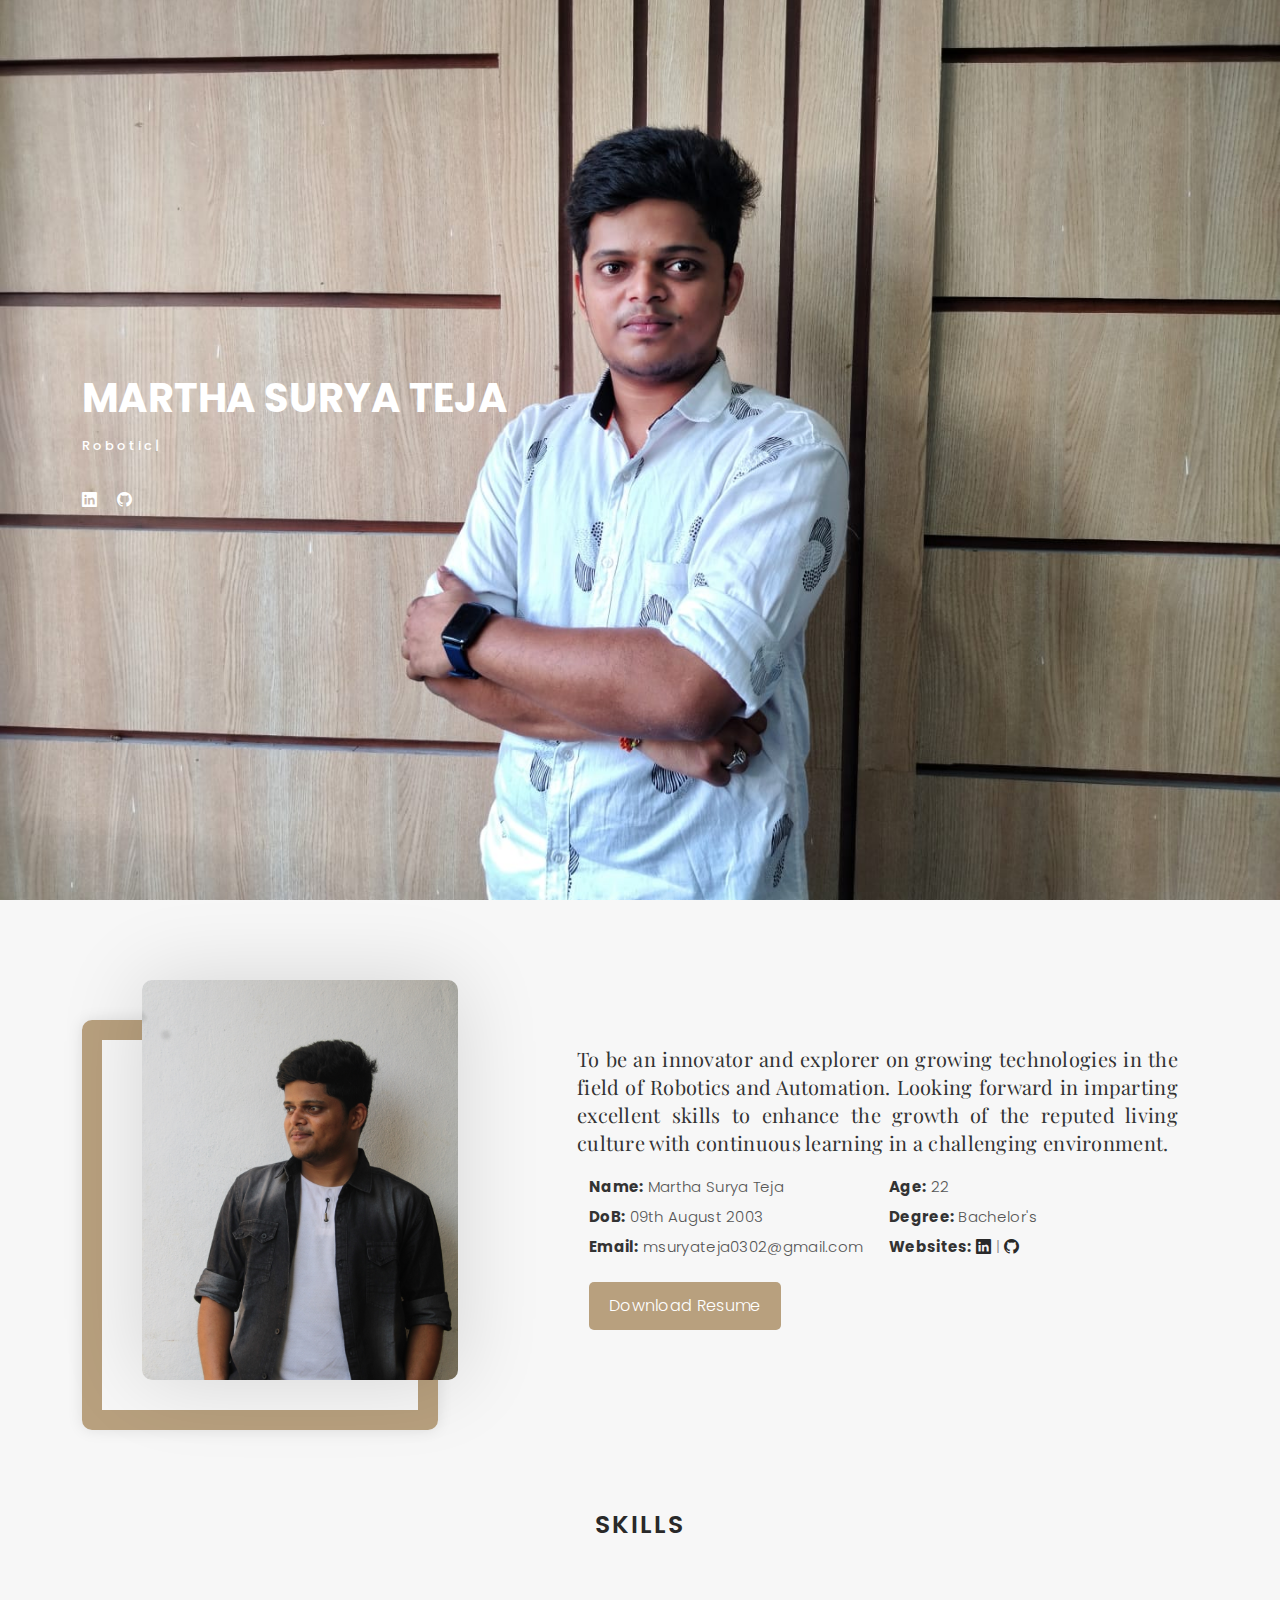
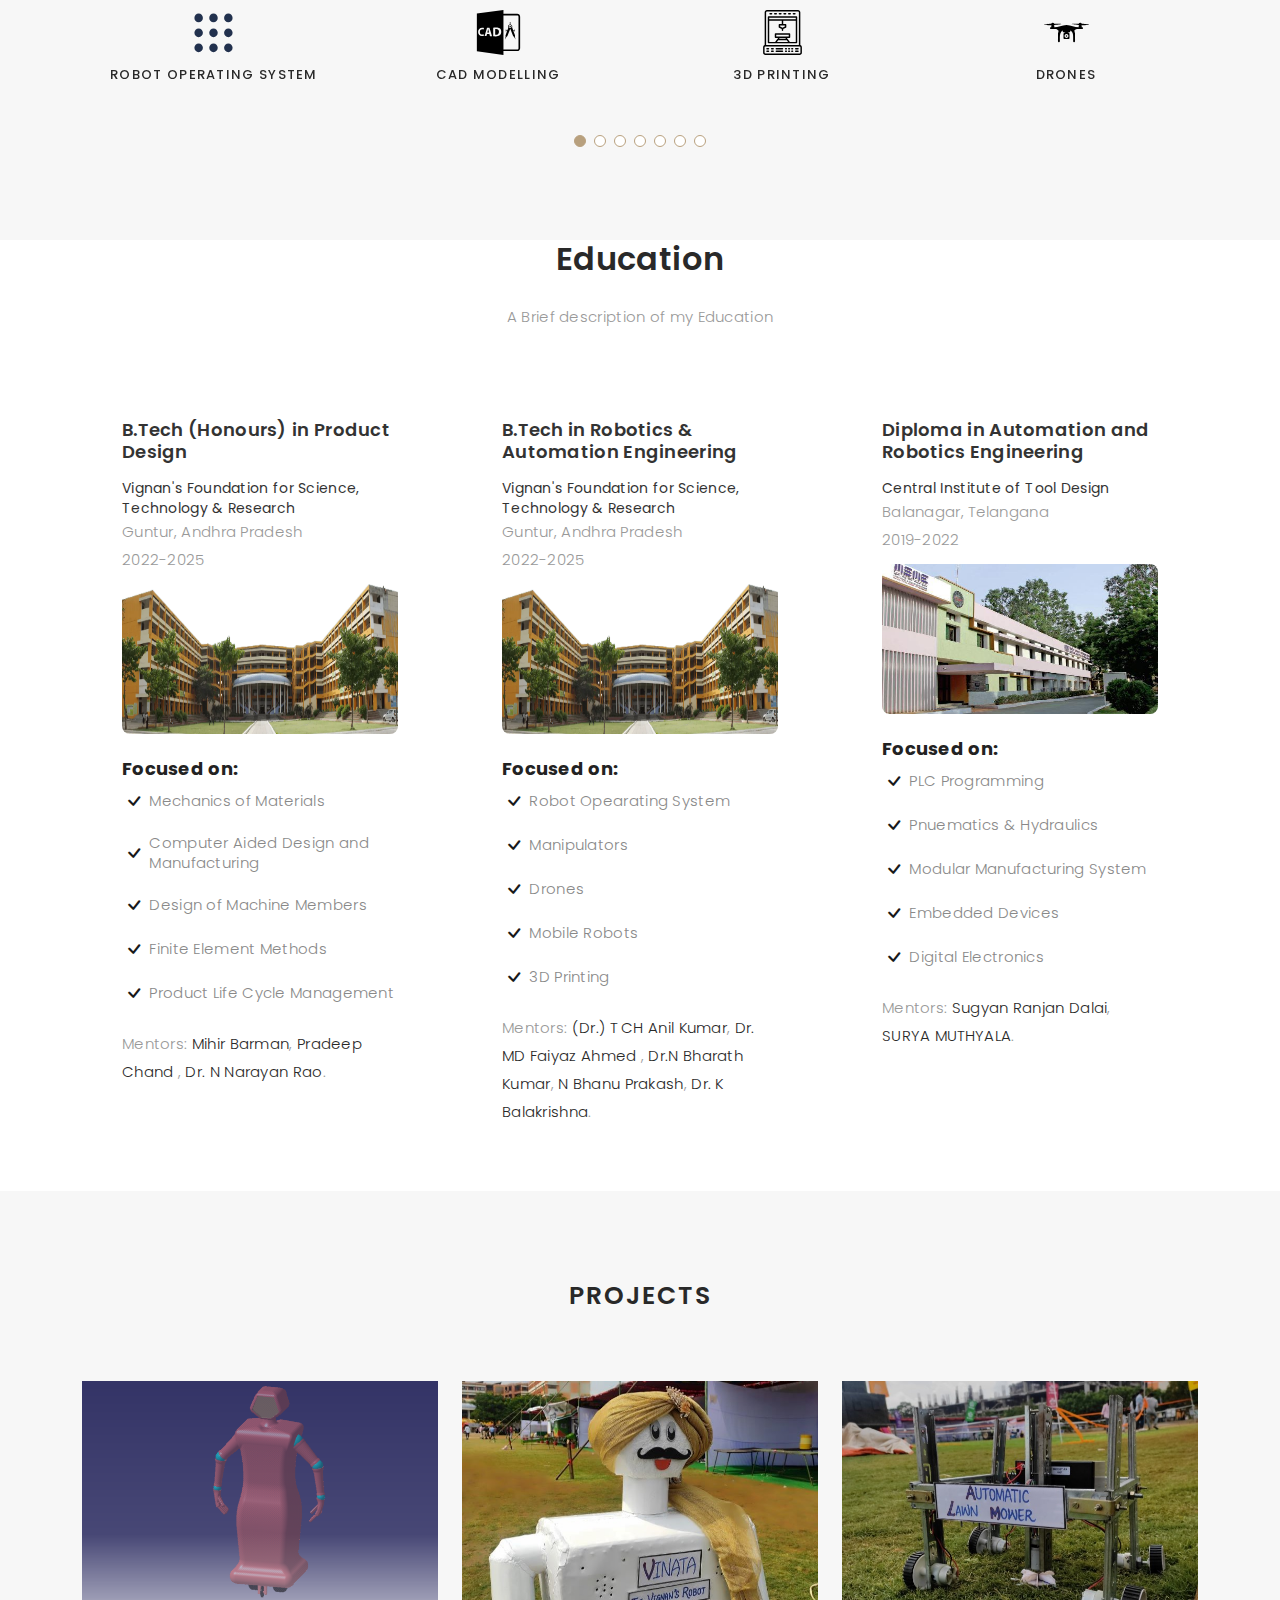
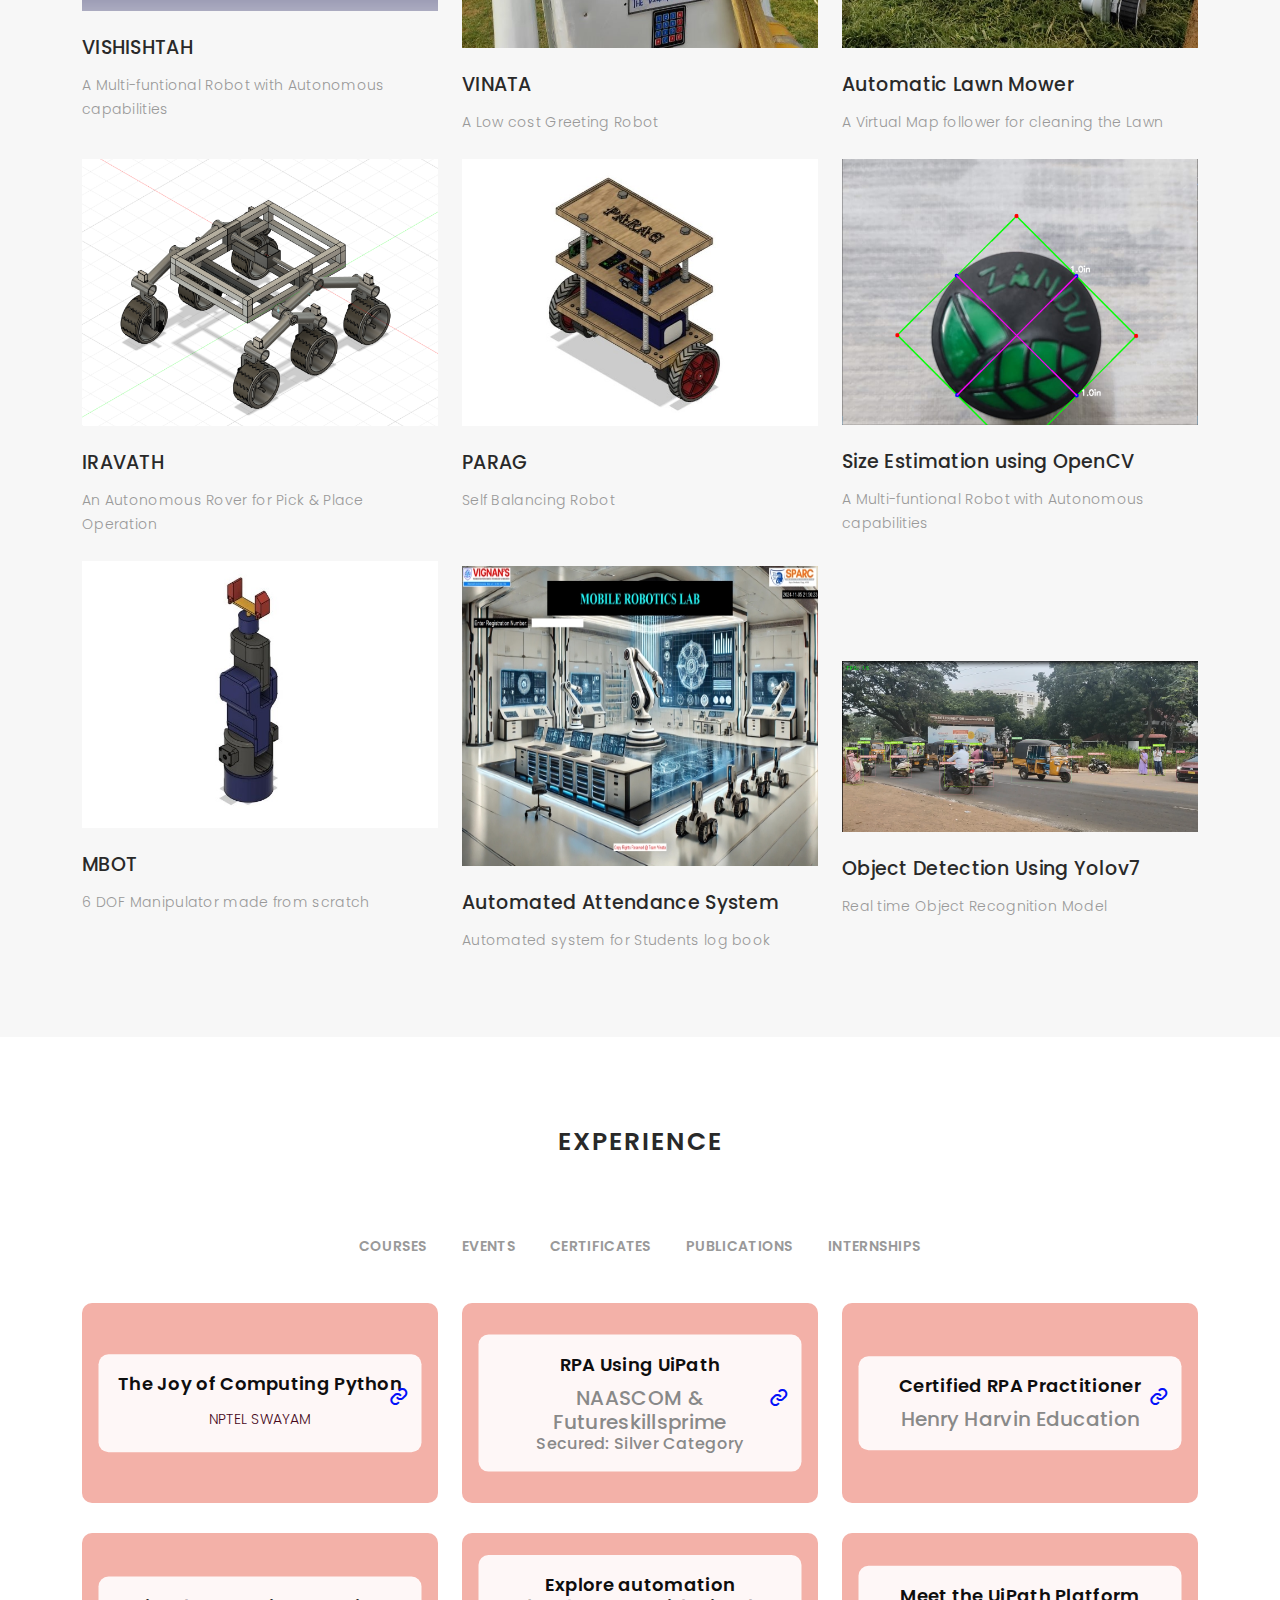
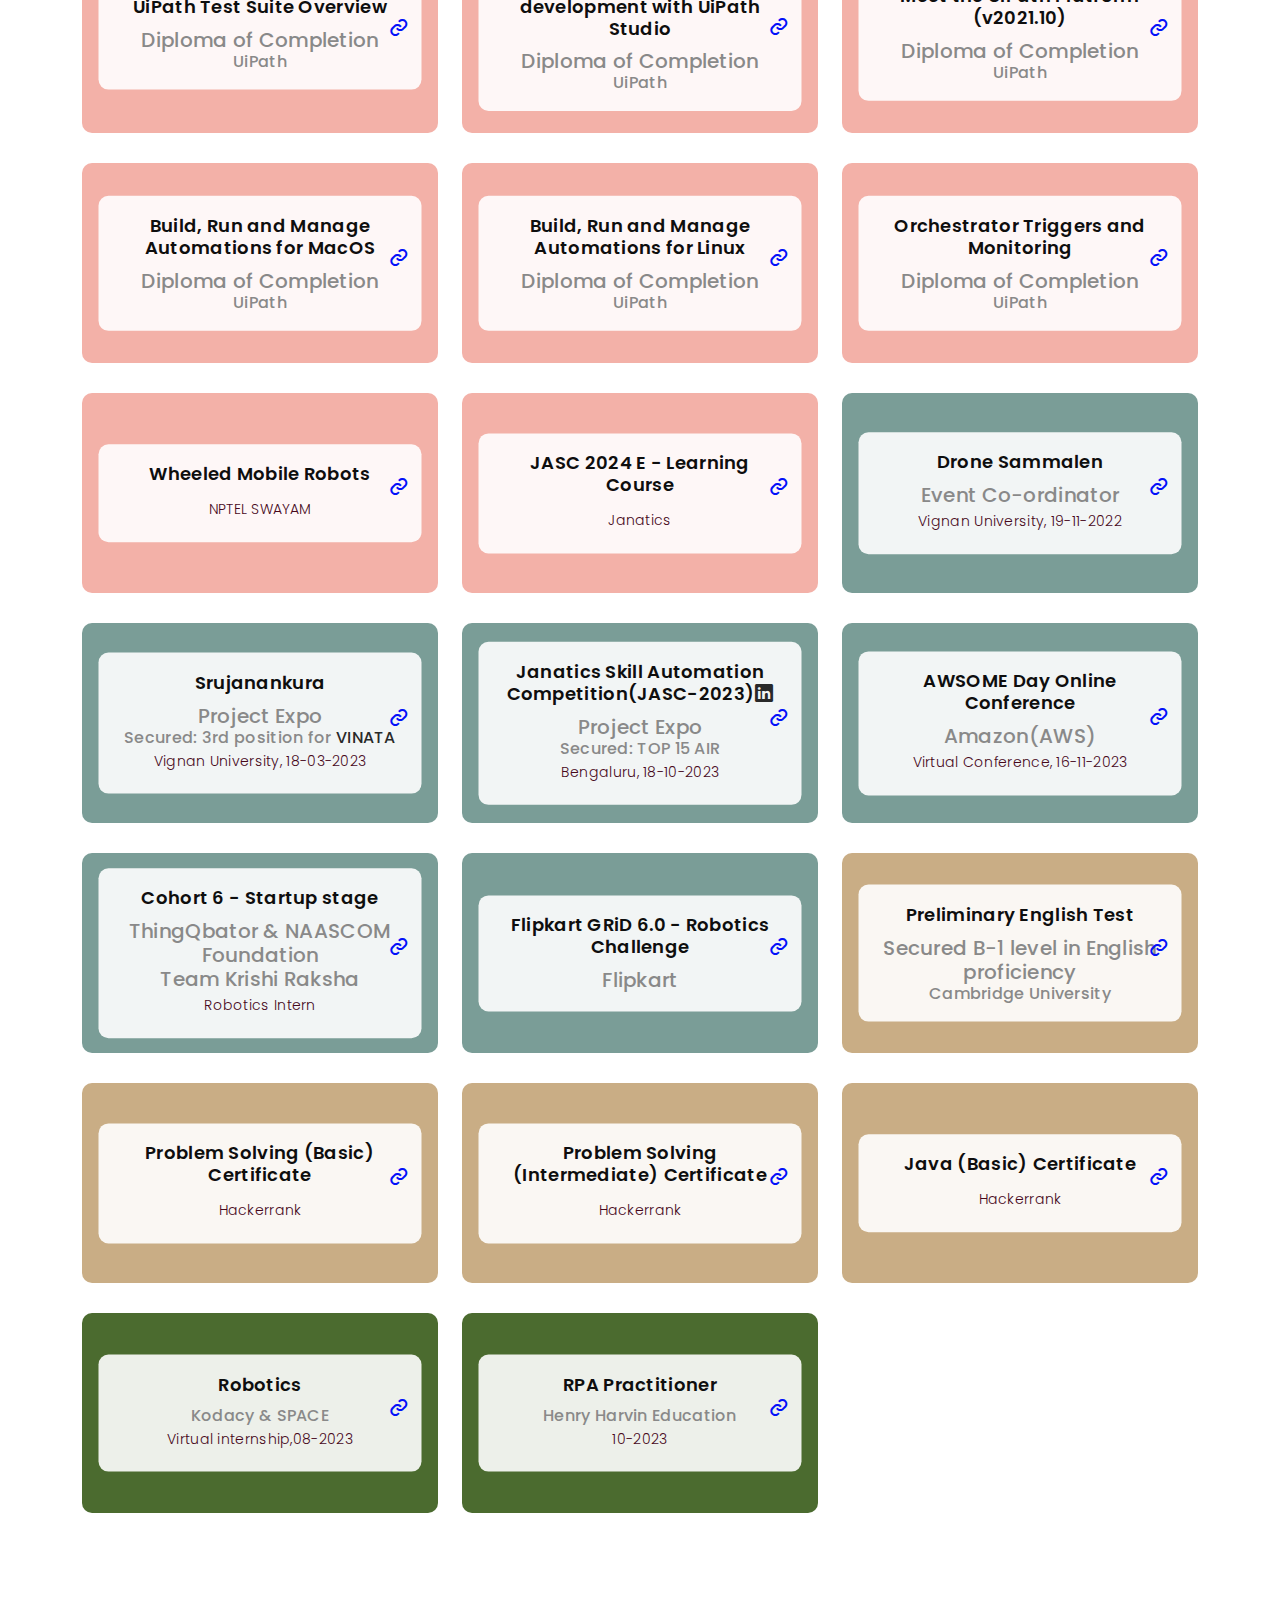
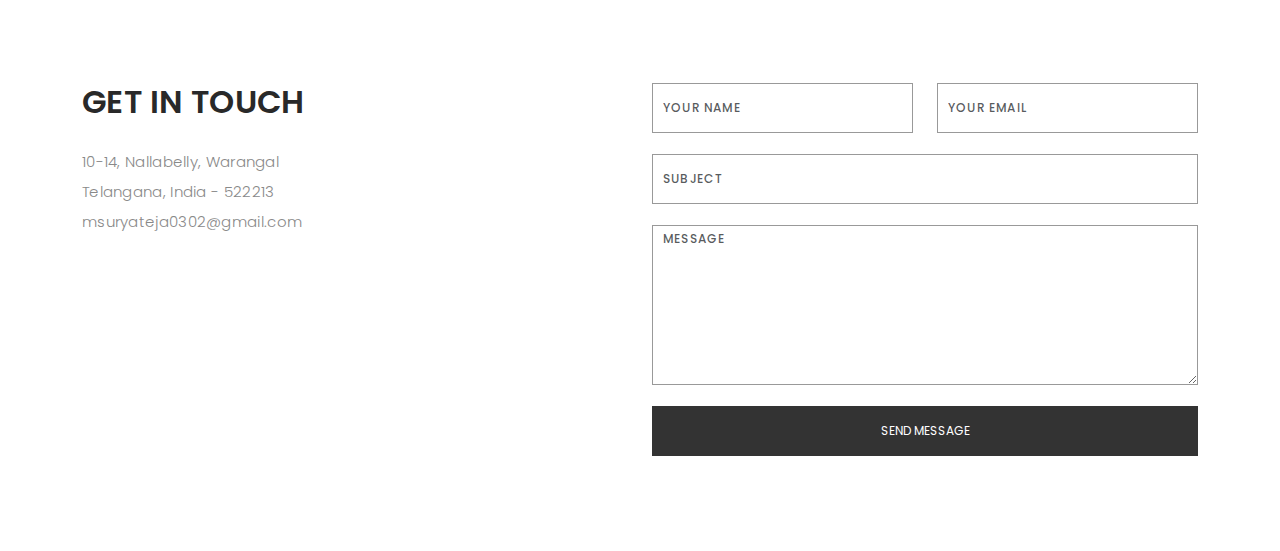
==== index.html @ cede5d31 "Initial step" ====
<!DOCTYPE html>
<html lang="en">

<head>
  <meta charset="utf-8">
  <meta content="width=device-width, initial-scale=1.0" name="viewport">

  <title>Martha Surya Teja Portfolio</title>
  <meta content="" name="description">
  <meta content="" name="keywords">

  <!-- Favicons -->
  <link href="assets/img/Surya.jpg" rel="icon" sizes="1024x1024">
  <link href="assets/img/apple-touch-icon.png" rel="apple-touch-icon">

  <!-- Google Fonts -->
  <link href="https://fonts.googleapis.com/css?family=Poppins:300,300i,400,400i,500,500i,600,600i,700,700i|Playfair+Display:400,400i,500,500i,600,600i,700,700i,900,900i" rel="stylesheet">

  <!-- Vendor CSS Files -->
  <link href="assets/vendor/bootstrap/css/bootstrap.min.css" rel="stylesheet">
  <link href="assets/vendor/bootstrap-icons/bootstrap-icons.css" rel="stylesheet">
  <link href="assets/vendor/boxicons/css/boxicons.min.css" rel="stylesheet">
  <link href="assets/vendor/glightbox/css/glightbox.min.css" rel="stylesheet">
  <link href="assets/vendor/swiper/swiper-bundle.min.css" rel="stylesheet">

  <!-- Template Main CSS File -->
  <link href="assets/css/style.css" rel="stylesheet">

  <!-- =======================================================
  * Template Name: Folio
  * Template URL: https://bootstrapmade.com/folio-bootstrap-portfolio-template/
  * Updated: Mar 17 2024 with Bootstrap v5.3.3
  * Author: BootstrapMade.com
  * License: https://bootstrapmade.com/license/
  ======================================================== -->
</head>

<body>

  <!-- ======= Header ======= -->
  <header id="header" class="fixed-top ">
    <div class="container d-flex align-items-center justify-content-between">

      <a href="index.html" class="logo">
        <span class="logo-text">Martha Surya Teja</span>
    </a>
    
      <!-- Uncomment below if you prefer to use an text logo -->
      <!-- <h1 class="logo"><a href="index.html">Folio</a></h1> -->

      <nav id="navbar" class="navbar">
        <ul>
          <li><a class="nav-link scrollto active" href="#hero">Home</a></li>
          <li><a class="nav-link scrollto" href="#about">About</a></li>
          <li><a class="nav-link scrollto" href="#services">Skills</a></li>
          <li><a class="nav-link scrollto" href="#pricing">Education</a></li>
          <li><a class="nav-link  scrollto" href="#journal">Projects</a></li>
          <li><a class="nav-link  scrollto" href="#portfolio">Experience</a></li>
          <li><a class="nav-link scrollto" href="#contact">Contact</a></li>
        </ul>
        <i class="bi bi-list mobile-nav-toggle"></i>
      </nav><!-- .navbar -->

    </div>
  </header><!-- End Header -->

  <!-- ======= Hero Section ======= -->
  <div id="hero" class="home">

    <div class="container">
      <div class="hero-content">
        <h1>MARTHA SURYA TEJA </h1>
        <p> <span class="typed" data-typed-items="Roboticist,3D CAD Designer, RPA Developer"></span></p>
        <ul class="list-unstyled list-social">
          <li><a href="https://www.linkedin.com/in/martha-surya-teja-762880291" target="_blank" rel="noopener noreferrer"><i class="bi bi-linkedin"></i></a></li>
          <li><a href="#"><i class="bi bi-github"></i></a></li>
        </ul>
      </div>
    </div>
  </div><!-- End Hero -->

  <main id="main">

    <!-- ======= About Section ======= -->
    <div id="about" class="paddsection">
      <div class="container">
        <div class="row justify-content-between">

          <div class="col-lg-4 ">
            <div class="div-img-bg">
              <div class="about-img">
                <img src="assets/img/me.jpg" class="img-responsive" alt="me">
              </div>
            </div>
          </div>

          <div class="col-lg-7">
            <div class="about-descr">
              <p class="p-heading">
                To be an innovator and explorer on growing technologies in the field of Robotics and Automation. Looking forward in imparting excellent skills to enhance the growth of the reputed living culture with continuous learning in a challenging environment.
              </p>
              
              <div class="container">
                <div class="left-column">
                  <ul>
                    <li><strong>Name:</strong> <span>Martha Surya Teja</span></li>
                    <li><strong>DoB:</strong> <span>09th August 2003</span></li>
                    <li><strong>Email:</strong> <span>msuryateja0302@gmail.com</span></li>
                  </ul>
                  <p><a href="assets/files/Surya Resume.pdf" download="Martha_Surya_Teja_Resume" class="download-btn">Download Resume</a></p>
                </div>
            
                <div class="right-column">
                  <ul>
                    <li><strong>Age:</strong> <span>22</span></li>
                    <li><strong>Degree:</strong> <span>Bachelor's</span></li>
                    <li><strong>Websites:</strong> 
                      <a href="https://www.linkedin.com/in/martha-surya-teja-762880291" target="_blank"><i class="bi bi-linkedin"></i></a> | 
                      <a href="https://github.com/yourusername" target="_blank"><i class="bi bi-github"></i></a>
                    </li>
                  </ul>
                  
                </div>
              </div>
            </div>
            

          </div>
        </div>
      </div>
    </div><!-- End About Section -->

    <!-- ======= Services Section ======= -->
    <div id="services">
      <div class="container">

        <div class="container">
          <div class="section-title text-center">
            <h2>Skills</h2>
          </div>
        </div>
        
        <div class="services-slider swiper" data-aos="fade-up" data-aos-delay="100">
          <div class="swiper-wrapper">

            <div class="swiper-slide">
              <div class="services-block">
                <img src="assets\img\icons\ROS-icon.svg" alt="ROS Icon" style="width: 45px; height: 45px;">
                <span>Robot Operating System</span>
              </div>
            </div><!-- End testimonial item -->

            <div class="swiper-slide">
              <div class="services-block">
                <img src="assets\img\icons\cad-modelling.svg" alt="ROS Icon" style="width: 45px; height: 45px;">
                <span>CAD MODELLING</span>
              </div>
            </div><!-- End testimonial item -->

            <div class="swiper-slide">
              <div class="services-block">
                <img src="assets\img\icons\3d-printer.svg" alt="ROS Icon" style="width: 45px; height: 45px;">
                <span>3D PRINTING</span>
              </div>
            </div><!-- End testimonial item -->

            <div class="swiper-slide">
              <div class="services-block">
                <img src="assets\img\icons\drone.svg" alt="ROS Icon" style="width: 45px; height: 45px;">
                <span>DRONES</span>
              </div>
            </div><!-- End testimonial item -->

            <div class="swiper-slide">
              <div class="services-block">
                <img src="assets\img\icons\industrial-robot.svg" alt="ROS Icon" style="width: 60px; height: 60px;">
                <span>Manipulation</span>
              </div>
            </div><!-- End testimonial item -->

          
            <div class="swiper-slide">
              <div class="services-block">
                <img src="assets\img\icons\Ansys.svg" alt="ROS Icon" style="width: 60px; height: 60px;">
                <span>Ansys Simulation</span>
              </div>
            </div><!-- End testimonial item -->

            <div class="swiper-slide">
              <div class="services-block">
                <img src="assets\img\icons\photography.svg" alt="ROS Icon" style="width: 60px; height: 60px;">
                <span>PHOTOGRAPHY</span>
              </div>
            </div><!-- End testimonial item -->

          </div>
          <div class="swiper-pagination"></div>
        </div>

      </div>

    </div><!-- End Services Section -->

    <!-- Pricing Section -->
    <section id="pricing" class="pricing section">

      <!-- Section Title -->
      <div class="col-12 text-center mb-5" data-aos="fade-up">
        <h2>Education</h2>
        <p>A Brief description of my Education</p>
      </div><!-- End Section Title -->

      <div class="container margin-top: 0">

        <div class="row gy-4">

          <div class="col-lg-4" data-aos="zoom-in" data-aos-delay="100">
            <div class="pricing-item">
              <h3 style="font-size: 18px;"> B.Tech (Honours) in Product Design </strong></h3>
              <a href="https://vignan.ac.in/" target="_blank" class="description">
                <strong style="color: #333;">Vignan's Foundation for Science, Technology & Research</strong>
              </a>
              <p style="margin: 0;">Guntur, Andhra Pradesh</p>
              <p style="margin: 0;">2022-2025</p>           

              <img src="assets/img/u-block.webp"class="img-fluid mb-4 rounded-3" style="max-width: 100%; height: 150px; margin-top:10px;">
              <h4>Focused on:</span></h4>
              <ul>
                <li><i class="bi bi-check"></i> <span>Mechanics of Materials</span></li>
                <li><i class="bi bi-check"></i> <span>Computer Aided Design and Manufacturing</span></li>
                <li><i class="bi bi-check"></i> <span>Design of Machine Members</span></li>
                <li><i class="bi bi-check"></i> <span>Finite Element Methods</span></li>
                <li><i class="bi bi-check"></i> <span>Product Life Cycle Management</span></li>

              </ul>
              <p>Mentors: 
                <a href="https://www.linkedin.com/in/mihir-barman-b307ab120" target="_blank">Mihir Barman</a>, 
                <a href="https://www.linkedin.com/in/dr-md-faiyaz-ahmed-542b82aa" target="_blank">Pradeep Chand </a>,
                <a href="https://www.linkedin.com/in/bharath-kumar-25194a37" target="_blank">Dr. N Narayan Rao</a>.
              </p>
              
            </div>
          </div><!-- End Pricing Item -->

          <div class="col-lg-4" data-aos="zoom-in" data-aos-delay="100">
            <div class="pricing-item">
              <h3 style="font-size: 18px;"> B.Tech in Robotics & Automation Engineering</strong></h3>
              <a href="https://vignan.ac.in/" target="_blank" class="description">
                <strong style="color: #333;">Vignan's Foundation for Science, Technology & Research</strong>
              </a>
              <p style="margin: 0;">Guntur, Andhra Pradesh</p>
              <p style="margin: 0;">2022-2025</p>           

              <img src="assets/img/u-block.webp"class="img-fluid mb-4 rounded-3" style="max-width: 100%; height: 150px; margin-top:10px;">
              <h4>Focused on:</span></h4>
              <ul>
                <li><i class="bi bi-check"></i> <span>Robot Opearating System</span></li>
                <li><i class="bi bi-check"></i> <span>Manipulators</span></li>
                <li><i class="bi bi-check"></i> <span>Drones</span></li>
                <li><i class="bi bi-check"></i> <span>Mobile Robots</span></li>
                <li><i class="bi bi-check"></i> <span>3D Printing</span></li>

              </ul>
              <p>Mentors: 
                <a href="https://www.linkedin.com/in/t-chiranjeevi-anil-kumar-411b851b" target="_blank">(Dr.) T CH Anil Kumar</a>, 
                <a href="https://www.linkedin.com/in/dr-md-faiyaz-ahmed-542b82aa" target="_blank">Dr. MD Faiyaz Ahmed </a>,
                <a href="https://www.linkedin.com/in/bharath-kumar-25194a37" target="_blank">Dr.N Bharath Kumar</a>, 
                <a href="https://www.linkedin.com/in/bhanu-prakash-ab54b5155" target="_blank">N Bhanu Prakash</a>, 
                <a href="https://www.linkedin.com/in/bkreddy99" target="_blank">Dr. K Balakrishna</a>.  
              </p>
              
            </div>
          </div><!-- End Pricing Item -->
        
          <div class="col-lg-4" data-aos="zoom-in" data-aos-delay="100">
            <div class="pricing-item">
              <h3 style="font-size: 18px;"> Diploma in Automation and Robotics Engineering </strong></h3>
              <a href="https://www.citdindia.org/" target="_blank" class="description">
                <strong style="color: #333;">Central Institute of Tool Design</strong>
              </a>
              <p style="margin: 0;">Balanagar, Telangana</p>
              <p style="margin: 0;">2019-2022</p>           

              <img src="assets/img/CITD.jpg"class="img-fluid mb-4 rounded-3" style="width: 300px; height: 150px; margin-top:10px;">
              <h4>Focused on:</span></h4>
              <ul>
                <li><i class="bi bi-check"></i> <span>PLC Programming</span></li>
                <li><i class="bi bi-check"></i> <span>Pnuematics & Hydraulics</span></li>
                <li><i class="bi bi-check"></i> <span>Modular Manufacturing System</span></li>
                <li><i class="bi bi-check"></i> <span>Embedded Devices</span></li>
                <li><i class="bi bi-check"></i> <span>Digital Electronics</span></li>
              </ul>
              <p>Mentors: 
                <a href="https://www.linkedin.com/in/sugyan-ranjan-dalai-57a691141" target="_blank">Sugyan Ranjan Dalai</a>, 
                <a href="https://www.linkedin.com/in/surya-muthyala-3923b0115" target="_blank">SURYA MUTHYALA</a>. 
              </p>

            </div>
          </div><!-- End Pricing Item -->

        </div>

      </div>

    </section><!-- /Pricing Section -->    



    <!-- ======= Projects Section ======= -->
    <div id="journal" class="text-left paddsection">

      <div class="container">
        <div class="section-title text-center">
          <h2>Projects</h2>
        </div>
      </div>

      <div class="container">
        <div class="journal-block">
          <div class="row">

            <div class="col-lg-4 col-md-6">
              <div class="journal-info">

                <a href="Vinata.html"><img src="assets/img/Vishishtah.png" class="img-responsive margin-top:45px" alt="img"></a>

                <div class="journal-txt">

                  <h4><a href="Vinata.html">VISHISHTAH</a></h4>
                  <p class="separator">A Multi-funtional Robot with Autonomous capabilities
                  </p>

                </div>

              </div>
            </div>
            
            <div class="col-lg-4 col-md-6">
              <div class="journal-info">

                <a href="Vinata.html"><img src="assets/img/VINATA.jpg" class="img-responsive" alt="img"></a>

                <div class="journal-txt">

                  <h4><a href="Vinata.html">VINATA</a></h4>
                  <p class="separator">A Low cost Greeting Robot
                  </p>

                </div>

              </div>
            </div>
            <div class="col-lg-4 col-md-6">
              <div class="journal-info">

                <a href="Vinata.html"><img src="assets/img/ALM.jpg" class="img-responsive" alt="img"></a>

                <div class="journal-txt">

                  <h4><a href="Vinata.html">Automatic Lawn Mower</a></h4>
                  <p class="separator">A Virtual Map follower for cleaning the Lawn
                  </p>

                </div>

              </div>
            </div>

            <div class="col-lg-4 col-md-6">
              <div class="journal-info">

                <a href="Vinata.html"><img src="assets/img/iravath.png" class="img-responsive" alt="img"></a>

                <div class="journal-txt">

                  <h4><a href="Vinata.html">IRAVATH</a></h4>
                  <p class="separator">An Autonomous Rover for Pick & Place Operation
                  </p>

                </div>

              </div>
            </div>

            <div class="col-lg-4 col-md-6">
              <div class="journal-info">

                <a href="Vinata.html"><img src="assets/img/PS.jpg" class="img-responsive" alt="img"></a>

                <div class="journal-txt">

                  <h4><a href="Vinata.html">PARAG</a></h4>
                  <p class="separator">Self Balancing Robot
                  </p>

                </div>

              </div>
            </div>

            <div class="col-lg-4 col-md-6">
              <div class="journal-info">

                <a href="Vinata.html"><img src="assets/img/SE.png" class="img-responsive" alt="img"></a>

                <div class="journal-txt">

                  <h4><a href="Vinata.html">Size Estimation using OpenCV</a></h4>
                  <p class="separator">A Multi-funtional Robot with Autonomous capabilities
                  </p>

                </div>

              </div>
            </div>


            <div class="col-lg-4 col-md-6">
              <div class="journal-info">

                <a href="blog-single.html"><img src="assets/img/MBOT.jpg" class="img-responsive" alt="img"></a>

                <div class="journal-txt">

                  <h4><a href="blog-single.html">MBOT</a></h4>
                  <p class="separator">6 DOF Manipulator made from scratch
                  </p>

                </div>

              </div>
            </div>

            <div class="col-lg-4 col-md-6">
              <div class="journal-info">

                <a href="blog-single.html"><img src="assets/img/AS.jpg" class="img-responsive" style="width: 6400px; height: 300px; margin-top: 5px;" alt="img"></a>

                <div class="journal-txt">

                  <h4><a href="blog-single.html">Automated Attendance System</a></h4>
                  <p class="separator">Automated system for Students log book 
                  </p>

                </div>

              </div>
            </div>

            <div class="col-lg-4 col-md-6">
              <div class="journal-info">

                <a href="Vinata.html"><img src="assets/img/OD.png" class="img-responsive" style="margin-top: 100px;" alt="img"></a>

                <div class="journal-txt">

                  <h4><a href="Vinata.html">Object Detection Using Yolov7</a></h4>
                  <p class="separator">Real time Object Recognition Model
                  </p>

                </div>

              </div>
            </div>


          </div>
        </div>
      </div>

    </div><!-- End Journal Section -->

  <!-- ======= Portfolio Section ======= -->
  <div id="portfolio" class="paddsection">

    <div class="container">
      <div class="section-title text-center">
        <h2>Experience</h2>
      </div>
    </div>

    <div class="container">
      <div class="row">
        <div class="col-lg-12 d-flex justify-content-center">
          <ul id="portfolio-flters">
            <li data-filter=".filter-Courses">Courses</li>
            <li data-filter=".filter-Events">Events</li>
            <li data-filter=".filter-Certificates">Certificates</li>
            <li data-filter=".filter-Publications">Publications</li>         
            <li data-filter=".filter-Internships">Internships</li>
          </ul>
        </div>
      </div>

      <div class="row portfolio-container">
      
        <!-- Courses -->

        <div class="col-lg-4 col-md-6 portfolio-item filter-Courses">
          <div class="portfolio-pad">
            <div class="portfolio-info">
              <h4>The Joy of Computing Python</h4>
              <p>NPTEL SWAYAM</p>
              <a href="assets/files/Courses/The Joy of Computing using Python.jpeg" class="details-link" title="More Details" target="_blank">
                <i class="bx bx-link"></i>
              </a>
            </div>
          </div>
        </div>

        <div class="col-lg-4 col-md-6 portfolio-item filter-Courses">
          <div class="portfolio-pad">
            <div class="portfolio-info">
              <h4> RPA Using UiPath</h4>
              <h5>NAASCOM & Futureskillsprime</h5>
              <h6>Secured: Silver Category</h6>
              <a href="assets/files/Courses/RPA Using UiPath Course Surya.pdf" class="details-link" title="More Details" target="_blank">
                <i class="bx bx-link"></i>
              </a>
            </div>
          </div>
        </div>

        <div class="col-lg-4 col-md-6 portfolio-item filter-Courses">
          <div class="portfolio-pad">
            <div class="portfolio-info">
              <h4> Certified RPA Practitioner</h4>
              <h5>Henry Harvin Education</h5>
              <a href="assets/files/Courses/RPA Practitioner Surya.jpg" class="details-link" title="More Details" target="_blank">
                <i class="bx bx-link"></i>
              </a>
            </div>
          </div>
        </div>

        <div class="col-lg-4 col-md-6 portfolio-item filter-Courses">
          <div class="portfolio-pad">
            <div class="portfolio-info">
              <h4>UiPath Test Suite Overview</h4>
              <h5>Diploma of Completion</h5>
              <h6>UiPath</h6>
              <a href="assets/files/Courses/UiPath 1 - UiPath Test Suite Overview.pdf" class="details-link" title="More Details" target="_blank">
                <i class="bx bx-link"></i>
              </a>
            </div>
          </div>
        </div>

        <div class="col-lg-4 col-md-6 portfolio-item filter-Courses">
          <div class="portfolio-pad">
            <div class="portfolio-info">
              <h4>Explore automation development with UiPath Studio</h4>
              <h5>Diploma of Completion</h5>
              <h6>UiPath</h6>
              <a href="assets/files/Courses/UiPath 2 - Explore automation development with UiPath Studio.pdf" class="details-link" title="More Details" target="_blank">
                <i class="bx bx-link"></i>
              </a>
            </div>
          </div>
        </div>

        <div class="col-lg-4 col-md-6 portfolio-item filter-Courses">
          <div class="portfolio-pad">
            <div class="portfolio-info">
              <h4>Meet the UiPath Platform (v2021.10)</h4>
              <h5>Diploma of Completion</h5>
              <h6>UiPath</h6>
              <a href="assets/files/Courses/UiPath 3 - Meet the UiPath Platform (v2021.10).pdf" class="details-link" title="More Details" target="_blank">
                <i class="bx bx-link"></i>
              </a>
            </div>
          </div>
        </div>

        <div class="col-lg-4 col-md-6 portfolio-item filter-Courses">
          <div class="portfolio-pad">
            <div class="portfolio-info">
              <h4>Build, Run and Manage Automations for MacOS</h4>
              <h5>Diploma of Completion</h5>
              <h6>UiPath</h6>
              <a href="assets/files/Courses/UiPath 4 - Build, Run and Manage Automations for MacOS.pdf" class="details-link" title="More Details" target="_blank">
                <i class="bx bx-link"></i>
              </a>
            </div>
          </div>
        </div>

        <div class="col-lg-4 col-md-6 portfolio-item filter-Courses">
          <div class="portfolio-pad">
            <div class="portfolio-info">
              <h4>Build, Run and Manage Automations for Linux</h4>
              <h5>Diploma of Completion</h5>
              <h6>UiPath</h6>
              <a href="assets/files/Courses/UiPath 5 - Build, Run and Manage Automations for Linux.pdf" class="details-link" title="More Details" target="_blank">
                <i class="bx bx-link"></i>
              </a>
            </div>
          </div>
        </div>

        <div class="col-lg-4 col-md-6 portfolio-item filter-Courses">
          <div class="portfolio-pad">
            <div class="portfolio-info">
              <h4>Orchestrator Triggers and Monitoring</h4>
              <h5>Diploma of Completion</h5>
              <h6>UiPath</h6>
              <a href="assets/files/Courses/UiPath 6 - Orchestrator Triggers and Monitoring.pdf" class="details-link" title="More Details" target="_blank">
                <i class="bx bx-link"></i>
              </a>
            </div>
          </div>
        </div>

        <div class="col-lg-4 col-md-6 portfolio-item filter-Courses">
          <div class="portfolio-pad">
            <div class="portfolio-info">
              <h4>Wheeled Mobile Robots</h4>
              <p>NPTEL SWAYAM</p>
              <a href="assets/files/Courses/Wheeled Mobile Robots NPTEL.pdf" class="details-link" title="More Details" target="_blank">
                <i class="bx bx-link"></i>
              </a>
            </div>
          </div>
        </div>

        <div class="col-lg-4 col-md-6 portfolio-item filter-Courses">
          <div class="portfolio-pad">
            <div class="portfolio-info">
              <h4>JASC 2024 E - Learning Course</h4>
              <p>Janatics</p>
              <a href="assets/files/Courses/Janatics Elearning Course 2024.pdf" class="details-link" title="More Details" target="_blank">
                <i class="bx bx-link"></i>
              </a>
            </div>
          </div>
        </div>

        <!-- Events -->
        <div class="col-lg-4 col-md-6 portfolio-item filter-Events">
          <div class="portfolio-pad">
            <div class="portfolio-info">
              <h4>Drone Sammalen</h4>
              <h5>Event Co-ordinator</h5>
              <p>Vignan University, 19-11-2022</p>
              <a href="https://www.hackerrank.com/certificates/3a0390ec6d67" class="details-link" title="More Details" target="_blank">
                <i class="bx bx-link"></i>
              </a>
            </div>
          </div>
        </div>

        <div class="col-lg-4 col-md-6 portfolio-item filter-Events">
          <div class="portfolio-pad">
            <div class="portfolio-info">
              <h4>Srujanankura</h4>
              <h5>Project Expo</h5>
              <h6>Secured: 3rd position for <a href="vinata.html" target="_blank" rel="noopener noreferrer">VINATA</a></h6>
              <p>Vignan University, 18-03-2023</p>
              <a href="https://www.hackerrank.com/certificates/3a0390ec6d67" class="details-link" title="More Details" target="_blank">
                <i class="bx bx-link"></i>
              </a>
            </div>
          </div>
        </div>


        <div class="col-lg-4 col-md-6 portfolio-item filter-Events">
          <div class="portfolio-pad">
            <div class="portfolio-info">
              <h4>Janatics Skill Automation Competition(JASC-2023)<a href="https://www.linkedin.com/posts/janatics-didactic_competition-upskilling-skilldevelopment-activity-7159062404172025856-gOeS?utm_source=share&utm_medium=member_desktop" target="_blank" rel="noopener noreferrer"><i class="bi bi-linkedin"></i></a></h4>
              <h5>Project Expo</h5>
              <h6>Secured: TOP 15 AIR </h6>
              <p>Bengaluru, 18-10-2023</p>
              <a href="assets/files/Events/Janatics Surya.pdf" class="details-link" title="More Details" target="_blank">
                <i class="bx bx-link"></i>
              </a>
            </div>
          </div>
        </div>

        <div class="col-lg-4 col-md-6 portfolio-item filter-Events">
          <div class="portfolio-pad">
            <div class="portfolio-info">
              <h4>AWSOME Day Online Conference</h4>
              <h5>Amazon(AWS)</h5>
              <p>Virtual Conference, 16-11-2023</p>
              <a href="assets/files/Events/AWSome Day Online Conference Surya.png" class="details-link" title="More Details" target="_blank">
                <i class="bx bx-link"></i>
              </a>
            </div>
          </div>
        </div>

        <div class="col-lg-4 col-md-6 portfolio-item filter-Events">
          <div class="portfolio-pad">
            <div class="portfolio-info">
              <h4>Cohort 6 - Startup stage</h4>
              <h5>ThingQbator & NAASCOM Foundation</h5>
              <h5>Team Krishi Raksha</h5>
              <p>Robotics Intern</p>
              <a href="assets/files/Events/CISCO Surya.pdf" class="details-link" title="More Details" target="_blank">
                <i class="bx bx-link"></i>
              </a>
            </div>
          </div>
        </div>
        <div class="col-lg-4 col-md-6 portfolio-item filter-Events">
          <div class="portfolio-pad">
            <div class="portfolio-info">
              <h4>Flipkart GRiD 6.0 - Robotics Challenge</h4>
              <h5>Flipkart</h5>
              <a href="assets/files/Events/Flipkart Challenge.pdf" class="details-link" title="More Details" target="_blank">
                <i class="bx bx-link"></i>
              </a>
            </div>
          </div>
        </div>



        <!-- Certificates -->
        <div class="col-lg-4 col-md-6 portfolio-item filter-Certificates">
          <div class="portfolio-pad">
            <div class="portfolio-info">
              <h4>Preliminary English Test</h4>
              <h5>Secured B-1 level in English proficiency</h5>
              <h6>Cambridge University</h6>
              <a href="assets/files/Certificates/PET Certificate Surya.jpg" class="details-link" title="More Details" target="_blank">
                <i class="bx bx-link"></i>
              </a>
            </div>
          </div>
        </div>

        <div class="col-lg-4 col-md-6 portfolio-item filter-Certificates">
          <div class="portfolio-pad">
            <div class="portfolio-info">
              <h4>Problem Solving (Basic) Certificate</h4>
              <p>Hackerrank</p>
              <a href="https://www.hackerrank.com/certificates/3a0390ec6d67" class="details-link" title="More Details" target="_blank">
                <i class="bx bx-link"></i>
              </a>
            </div>
          </div>
        </div>

        <div class="col-lg-4 col-md-6 portfolio-item filter-Certificates">
          <div class="portfolio-pad">
            <div class="portfolio-info">
              <h4>Problem Solving (Intermediate) Certificate</h4>
              <p>Hackerrank</p>
              <a href="https://www.hackerrank.com/certificates/0d82331fc936" class="details-link" title="More Details" target="_blank">
                <i class="bx bx-link"></i>
              </a>
            </div>
          </div>
        </div>

        <div class="col-lg-4 col-md-6 portfolio-item filter-Certificates">
          <div class="portfolio-pad">
            <div class="portfolio-info">
              <h4>Java (Basic) Certificate</h4>
              <p>Hackerrank</p>
              <a href="https://www.hackerrank.com/certificates/62e0f9df1e20" class="details-link" title="More Details" target="_blank">
                <i class="bx bx-link"></i>
              </a>
            </div>
          </div>
        </div>
        
        <!-- Publications -->

        <!--<div class="col-lg-4 col-md-6 portfolio-item filter-Publications">
          <div class="portfolio-pad">
            <div class="portfolio-info">
              <h4>The Impact of Robots in Agriculture for Enhanced Precision in Farming</h4>
              <h6>International Journal of Recent Engineering Science (IJRES)</h6>
              <p>In-review</p>
            </div>
          </div>
        </div>-->

        <!-- Internships -->

        <div class="col-lg-4 col-md-6 portfolio-item filter-Internships">
          <div class="portfolio-pad">
            <div class="portfolio-info">
              <h4>Robotics</h4>
              <h6>Kodacy & SPACE</h6>
              <p>Virtual internship,08-2023</p>
              <a href="assets/files/Internships/Kodacy_Surya.pdf" class="details-link" title="More Details" target="_blank">
                <i class="bx bx-link"></i>
              </a>
            </div>
          </div>
        </div>

        <div class="col-lg-4 col-md-6 portfolio-item filter-Internships">
          <div class="portfolio-pad">
            <div class="portfolio-info">
              <h4>RPA Practitioner</h4>
              <h6>Henry Harvin Education</h6>
              <p>10-2023</p>
              <a href="assets/files/Internships/RPA_Internship Surya.pdf" class="details-link" title="More Details" target="_blank">
                <i class="bx bx-link"></i>
              </a>
            </div>
          </div>
        </div>





      </div> <!-- End of row -->
    </div> <!-- End of container -->

  </div> <!-- End of #portfolio -->


    <!-- ======= Contact Section ======= -->
    <div id="contact" class="paddsection">
      <div class="container">
        <div class="contact-block1">
          <div class="row">

            <div class="col-lg-6">
              <div class="contact-contact">

                <h2 class="mb-30">GET IN TOUCH</h2>

                <ul class="contact-details">
                  <li><span>10-14, Nallabelly, Warangal</span></li>
                  <li><span>Telangana, India - 522213 </span></li>
                  <li><span>msuryateja0302@gmail.com</span></li>
                </ul>

              </div>
            </div>

            <div class="col-lg-6">
              <form action="forms/contact.php" method="post" role="form" class="php-email-form">
                <div class="row gy-3">

                  <div class="col-lg-6">
                    <div class="form-group contact-block1">
                      <input type="text" name="name" class="form-control" id="name" placeholder="Your Name" required>
                    </div>
                  </div>

                  <div class="col-lg-6">
                    <div class="form-group">
                      <input type="email" class="form-control" name="email" id="email" placeholder="Your Email" required>
                    </div>
                  </div>

                  <div class="col-lg-12">
                    <div class="form-group">
                      <input type="text" class="form-control" name="subject" id="subject" placeholder="Subject" required>
                    </div>
                  </div>

                  <div class="col-lg-12">
                    <div class="form-group">
                      <textarea class="form-control" name="message" placeholder="Message" required></textarea>
                    </div>
                  </div>

                  <div class="col-lg-12">
                    <div class="loading">Loading</div>
                    <div class="error-message"></div>
                    <div class="sent-message">Your message has been sent. Thank you!</div>
                  </div>

                  <div class="mt-0">
                    <input type="submit" class="btn btn-defeault btn-send" value="Send message">
                  </div>

                </div>
              </form>
            </div>
          </div>
        </div>
      </div>
    </div><!-- End Contact Section -->

  </main><!-- End #main -->

  <!-- ======= Footer ======= -->
  <!--<div id="footer" class="text-center">
    <div class="container">
      <div class="socials-media text-center">

        <ul class="list-unstyled">
          <li><a href="#"><i class="bi bi-facebook"></i></a></li>
          <li><a href="#"><i class="bi bi-twitter"></i></a></li>
          <li><a href="#"><i class="bi bi-instagram"></i></a></li>
          <li><a href="#"><i class="bi bi-linkedin"></i></a></li>
        </ul>

      </div>

      <p>&copy; Copyrights Folio. All rights reserved.</p>

      <div class="credits">
      
        Designed by <a href="https://bootstrapmade.com/">BootstrapMade</a>
      </div>

    </div>
  </div> --><!-- End Footer -->

  <a href="#" class="back-to-top d-flex align-items-center justify-content-center"><i class="bi bi-arrow-up-short"></i></a>

  <!-- Vendor JS Files -->
  <script src="assets/vendor/bootstrap/js/bootstrap.bundle.min.js"></script>
  <script src="assets/vendor/glightbox/js/glightbox.min.js"></script>
  <script src="assets/vendor/isotope-layout/isotope.pkgd.min.js"></script>
  <script src="assets/vendor/swiper/swiper-bundle.min.js"></script>
  <script src="assets/vendor/typed.js/typed.umd.js"></script>
  <script src="assets/vendor/php-email-form/validate.js"></script>

  <!-- Template Main JS File -->
  <script src="assets/js/main.js"></script>

</body>

</html>
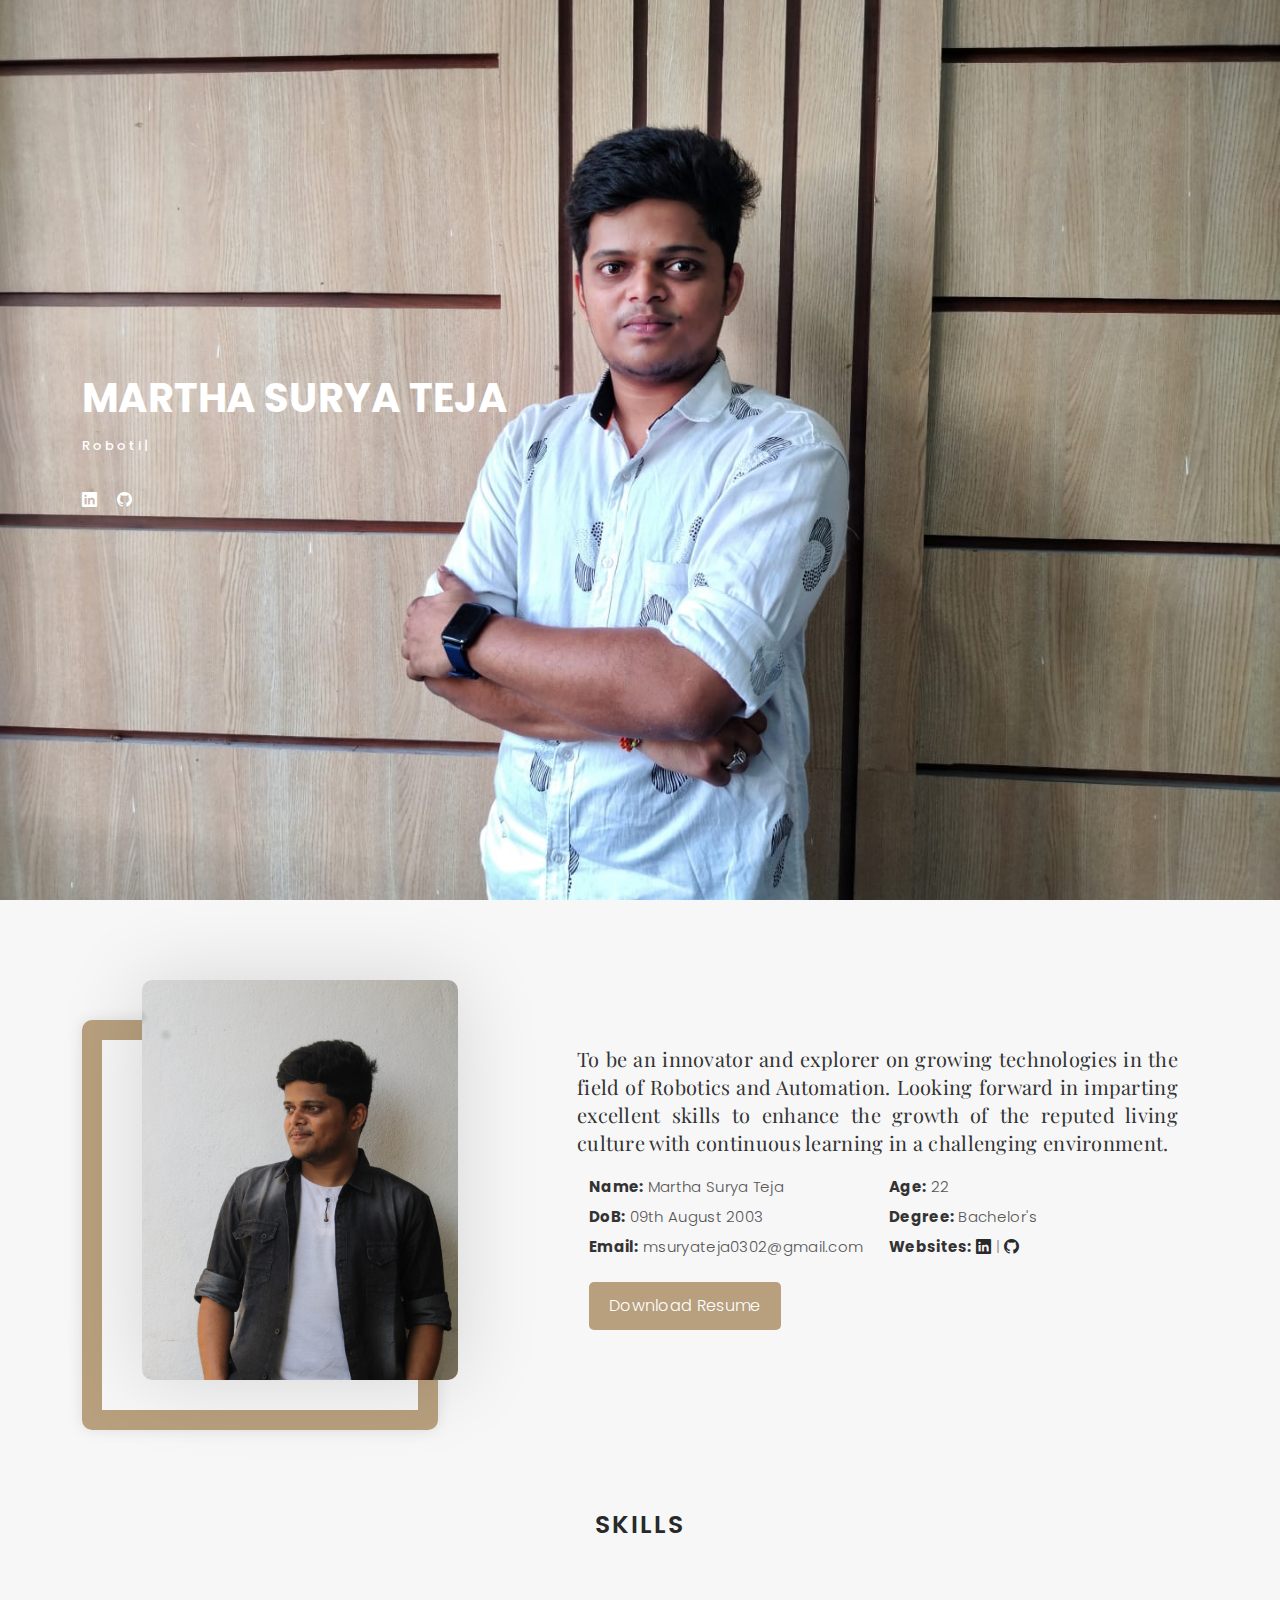
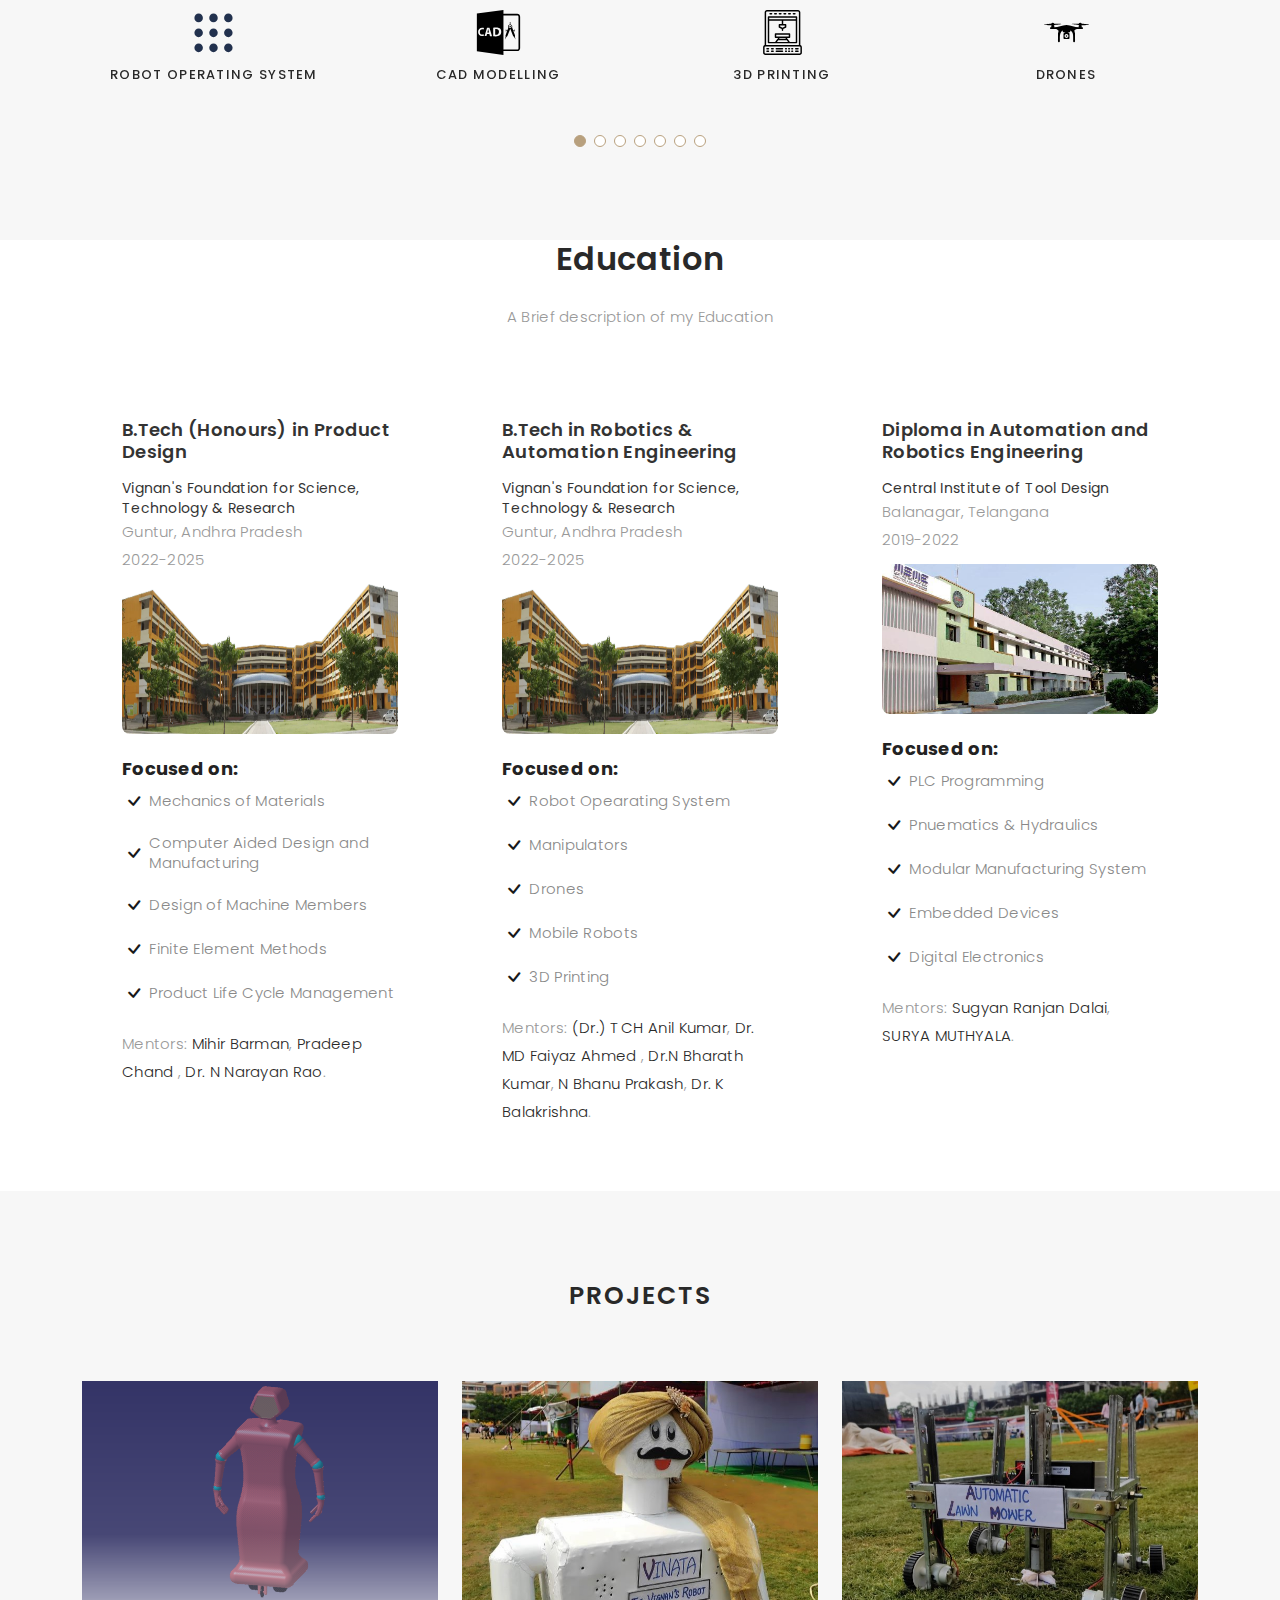
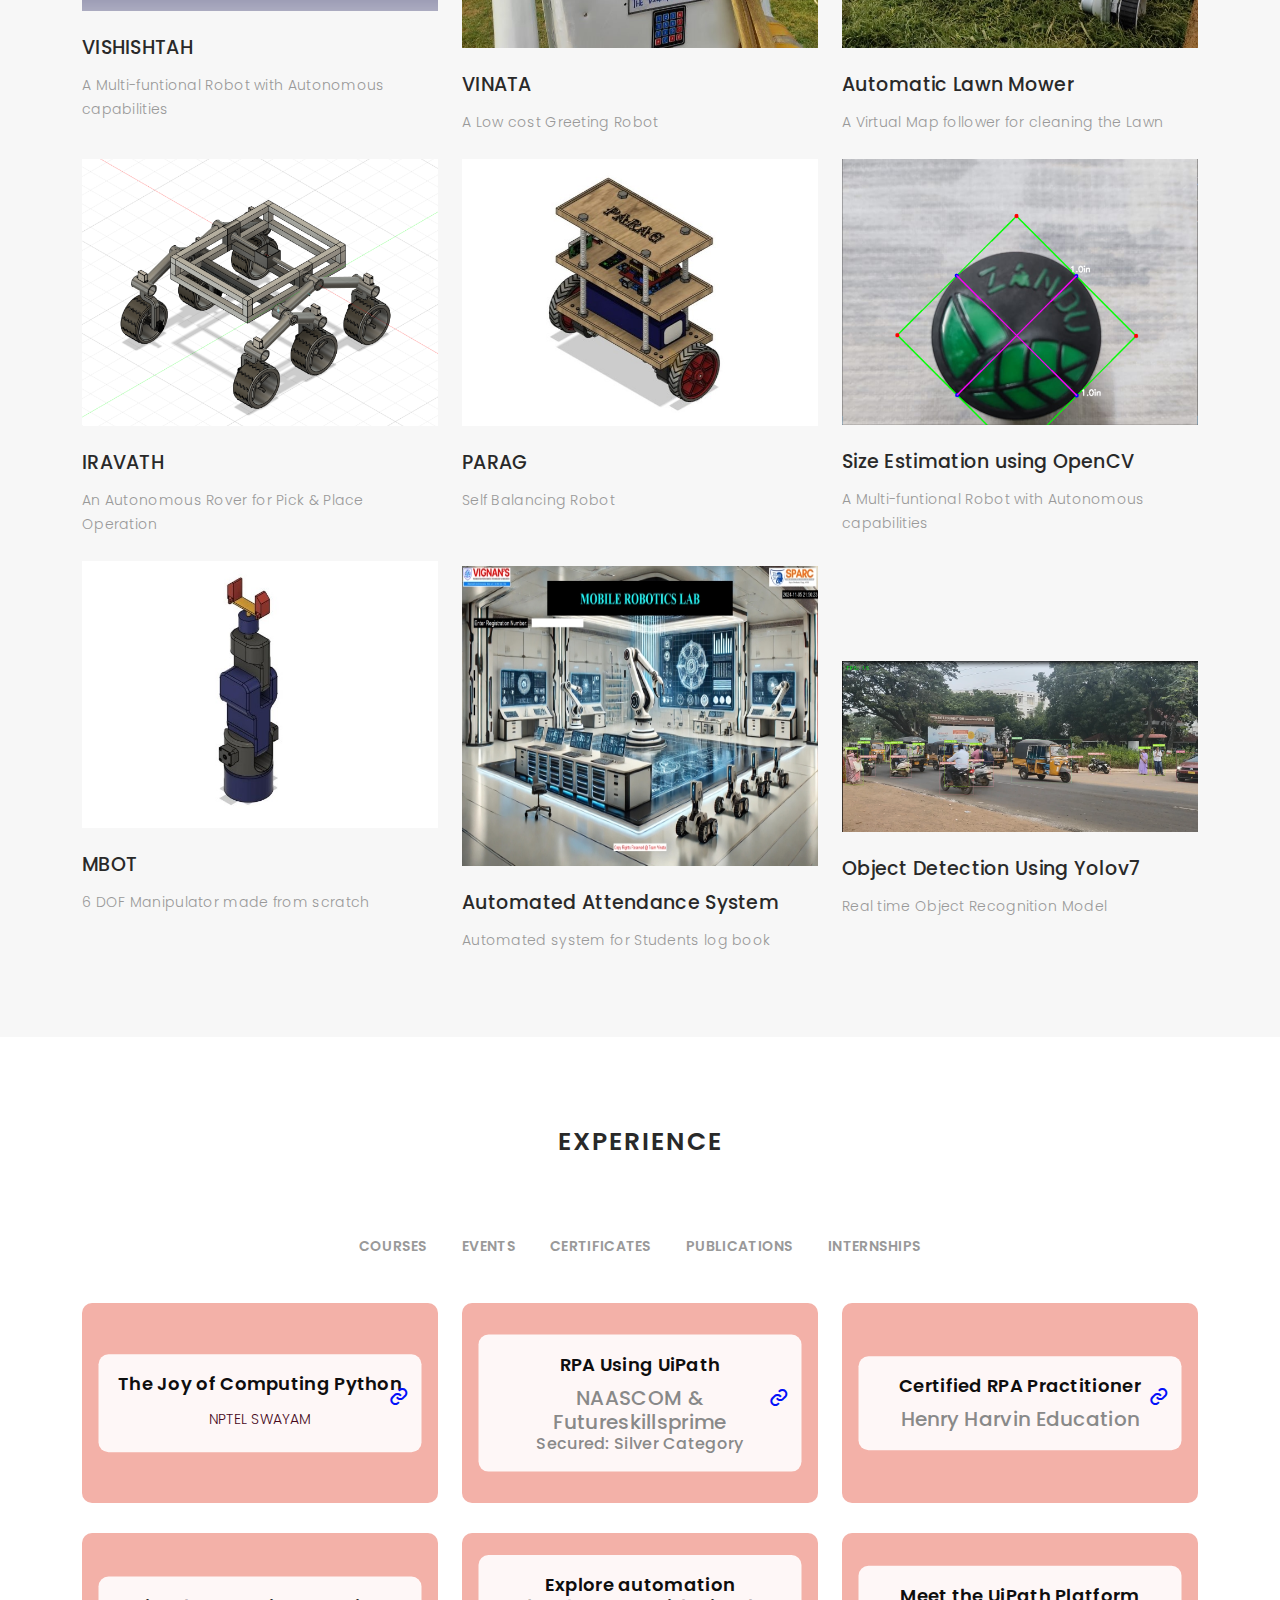
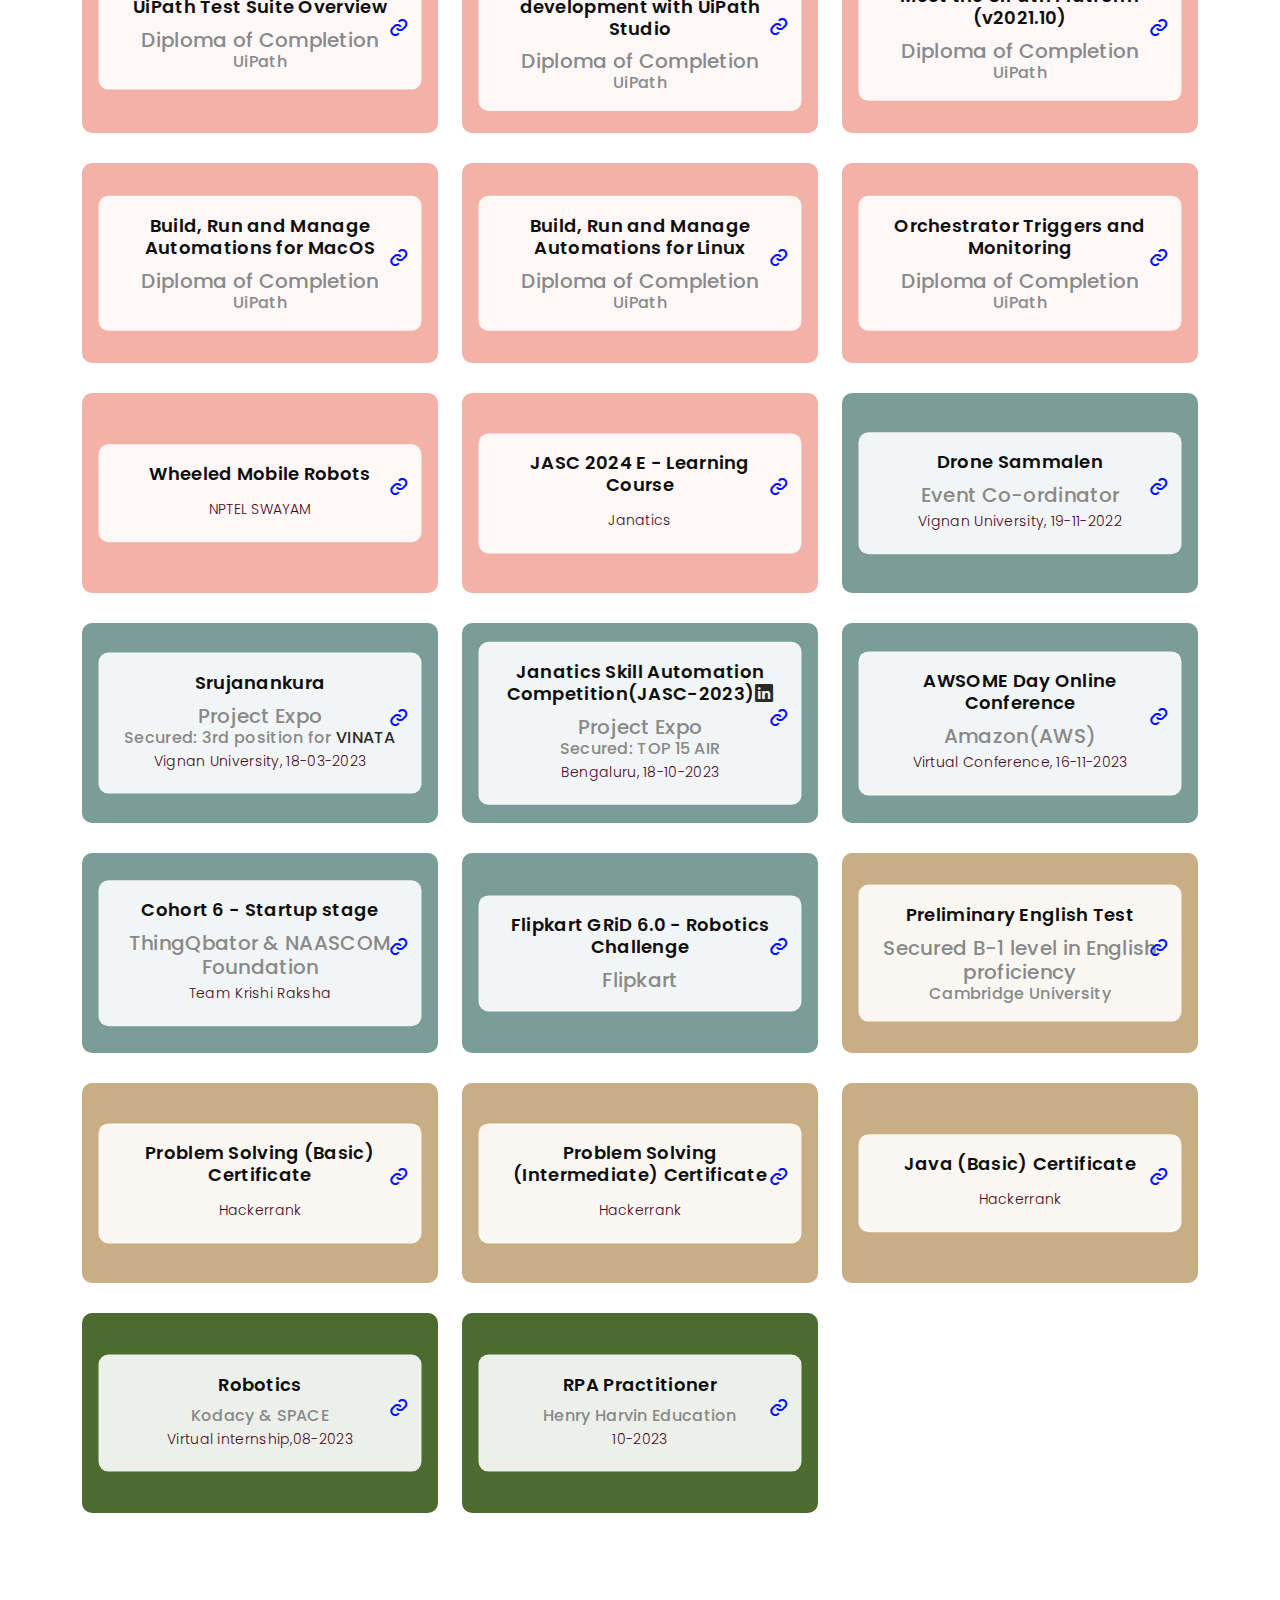
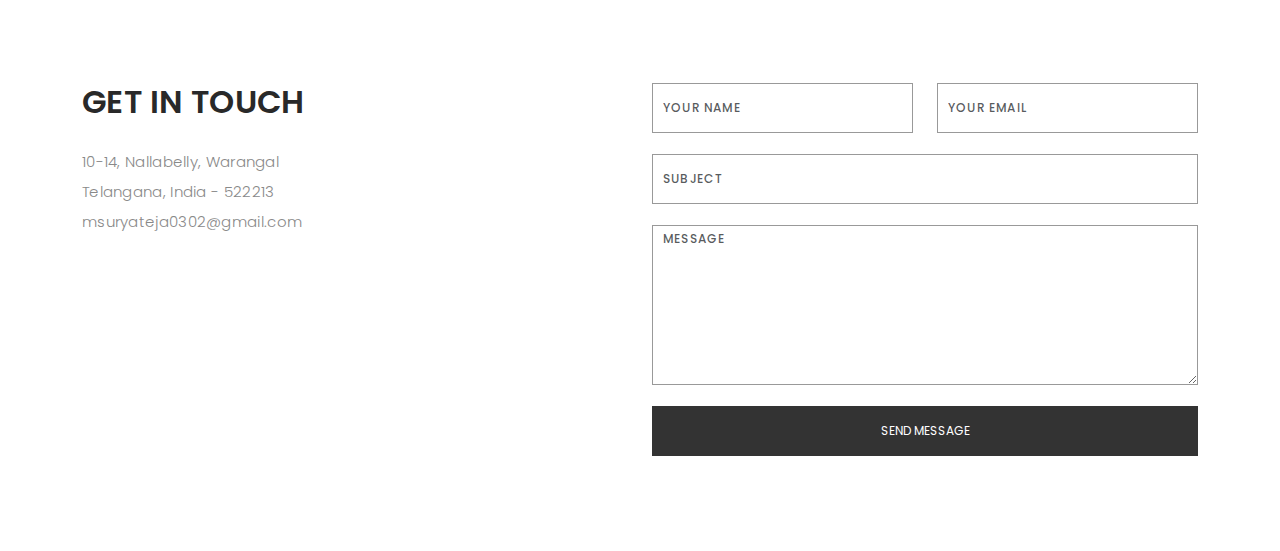
==== commit 094f7177: "Modified Resume and links" ====
--- a/index.html
+++ b/index.html
@@ -73,7 +73,7 @@
         <p> <span class="typed" data-typed-items="Roboticist,3D CAD Designer, RPA Developer"></span></p>
         <ul class="list-unstyled list-social">
           <li><a href="https://www.linkedin.com/in/martha-surya-teja-762880291" target="_blank" rel="noopener noreferrer"><i class="bi bi-linkedin"></i></a></li>
-          <li><a href="#"><i class="bi bi-github"></i></a></li>
+          <li><a href="https://github.com/MarthaSuryaTeja"><i class="bi bi-github"></i></a></li>
         </ul>
       </div>
     </div>
@@ -107,7 +107,7 @@
                     <li><strong>DoB:</strong> <span>09th August 2003</span></li>
                     <li><strong>Email:</strong> <span>msuryateja0302@gmail.com</span></li>
                   </ul>
-                  <p><a href="assets/files/Surya Resume.pdf" download="Martha_Surya_Teja_Resume" class="download-btn">Download Resume</a></p>
+                  <p><a href="assets/files/MARTHA_SURYA_TEJA_RESUME.pdf" download="Martha_Surya_Teja_Resume" class="download-btn">Download Resume</a></p>
                 </div>
             
                 <div class="right-column">
@@ -116,7 +116,7 @@
                     <li><strong>Degree:</strong> <span>Bachelor's</span></li>
                     <li><strong>Websites:</strong> 
                       <a href="https://www.linkedin.com/in/martha-surya-teja-762880291" target="_blank"><i class="bi bi-linkedin"></i></a> | 
-                      <a href="https://github.com/yourusername" target="_blank"><i class="bi bi-github"></i></a>
+                      <a href="https://github.com/MarthaSuryaTeja" target="_blank"><i class="bi bi-github"></i></a>
                     </li>
                   </ul>
                   
@@ -696,8 +696,7 @@
             <div class="portfolio-info">
               <h4>Cohort 6 - Startup stage</h4>
               <h5>ThingQbator & NAASCOM Foundation</h5>
-              <h5>Team Krishi Raksha</h5>
-              <p>Robotics Intern</p>
+              <p>Team Krishi Raksha</p>
               <a href="assets/files/Events/CISCO Surya.pdf" class="details-link" title="More Details" target="_blank">
                 <i class="bx bx-link"></i>
               </a>
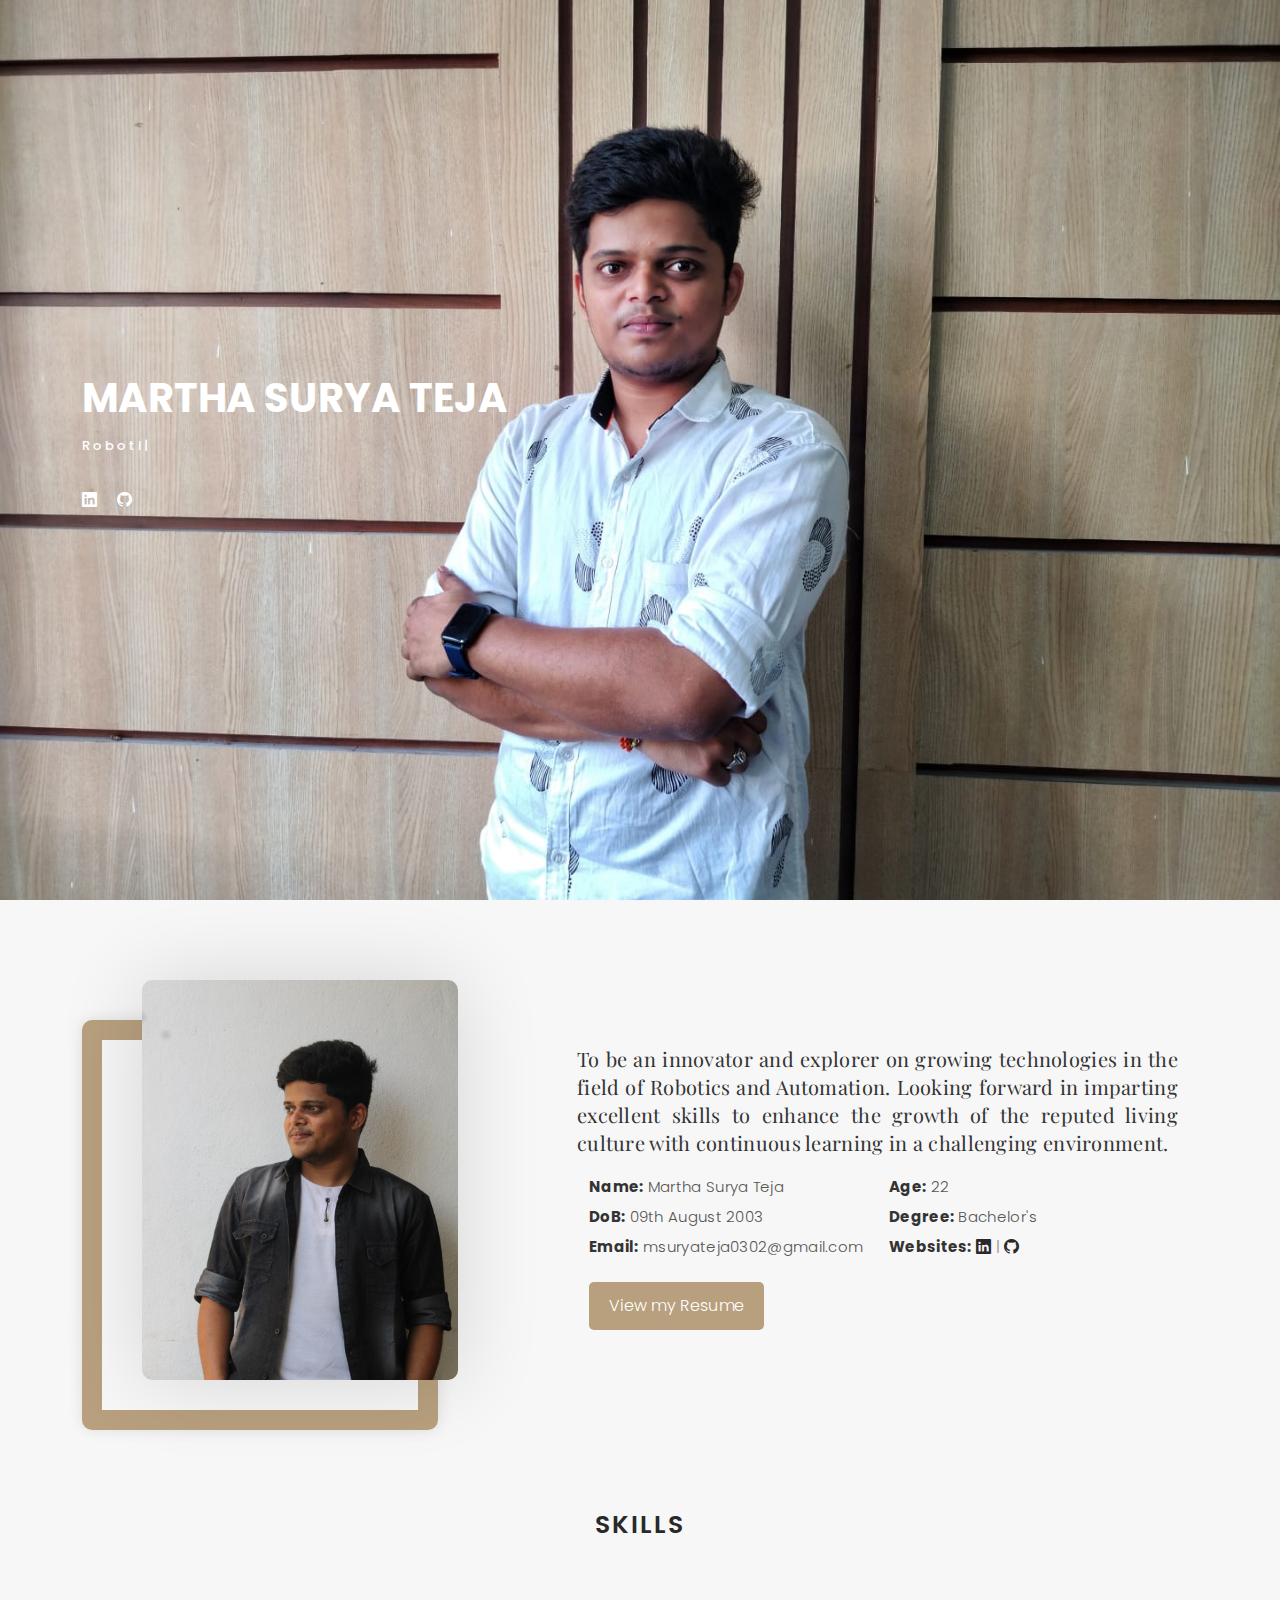
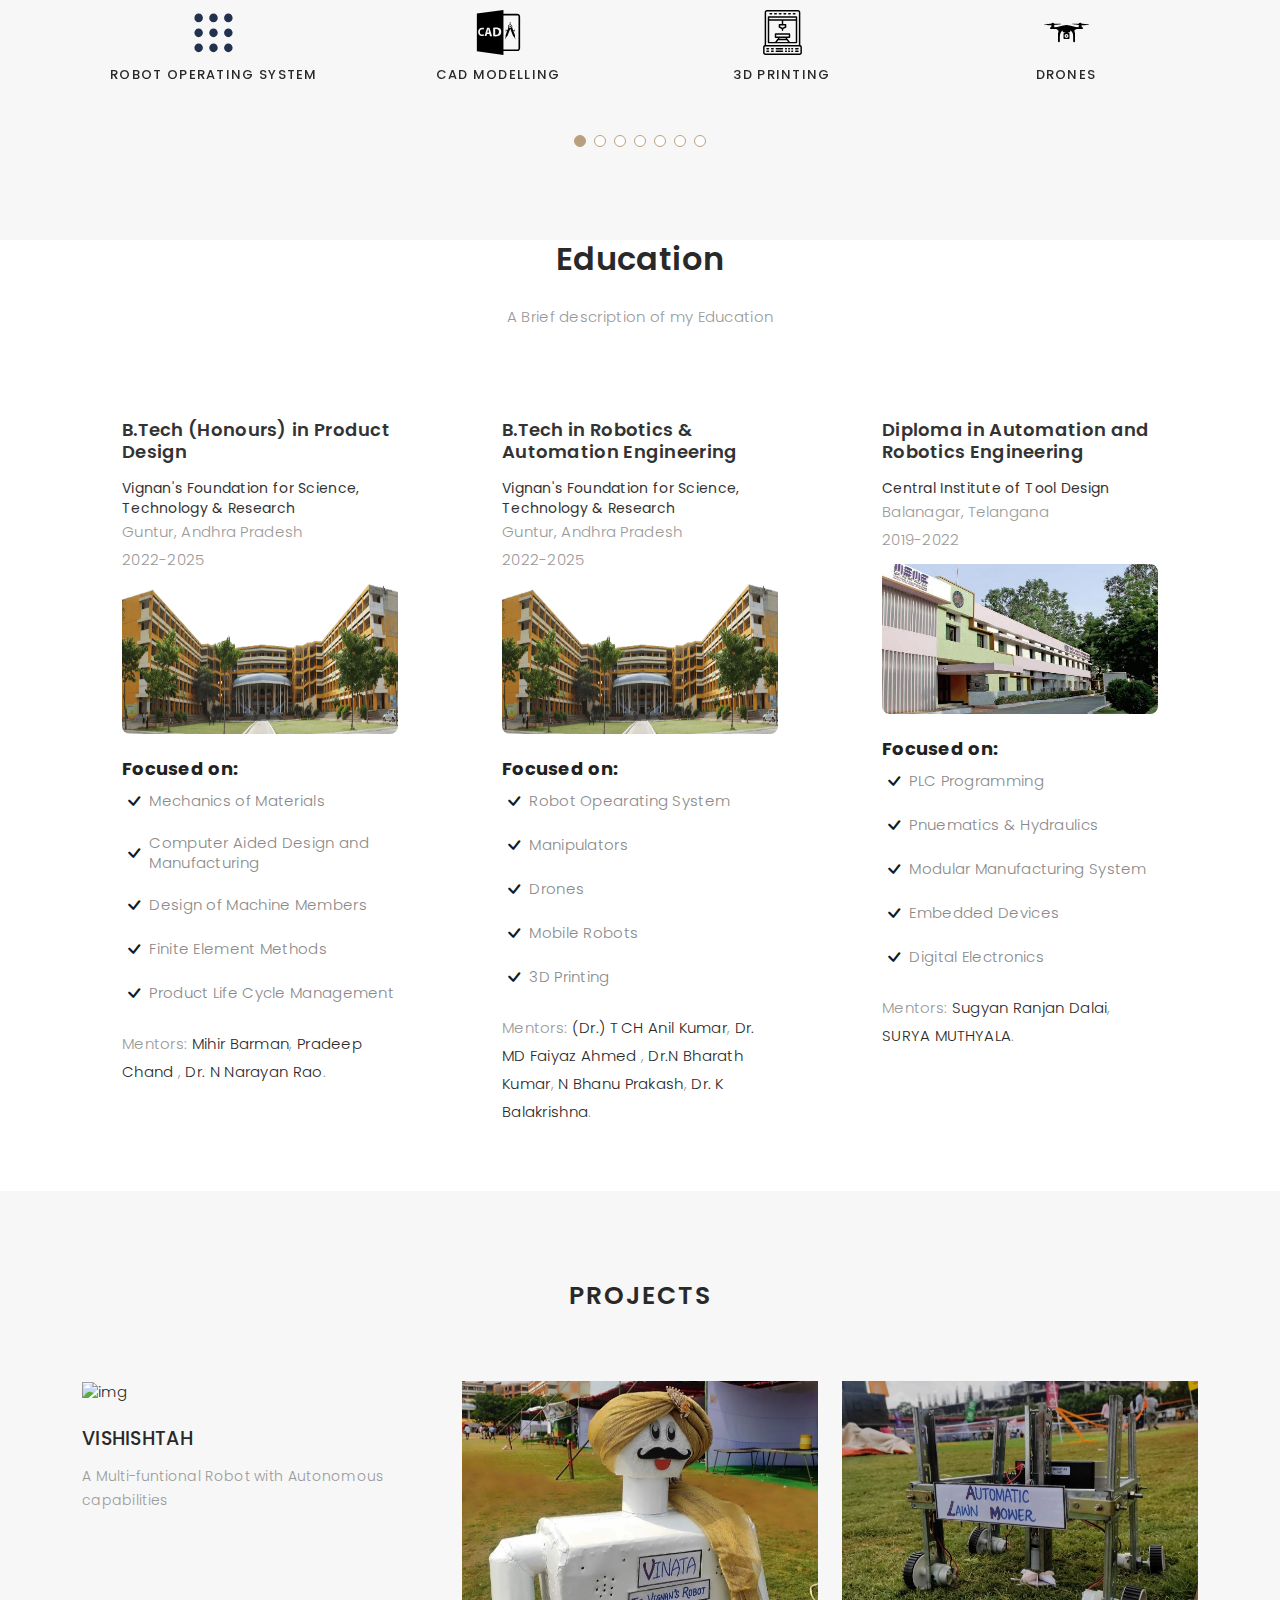
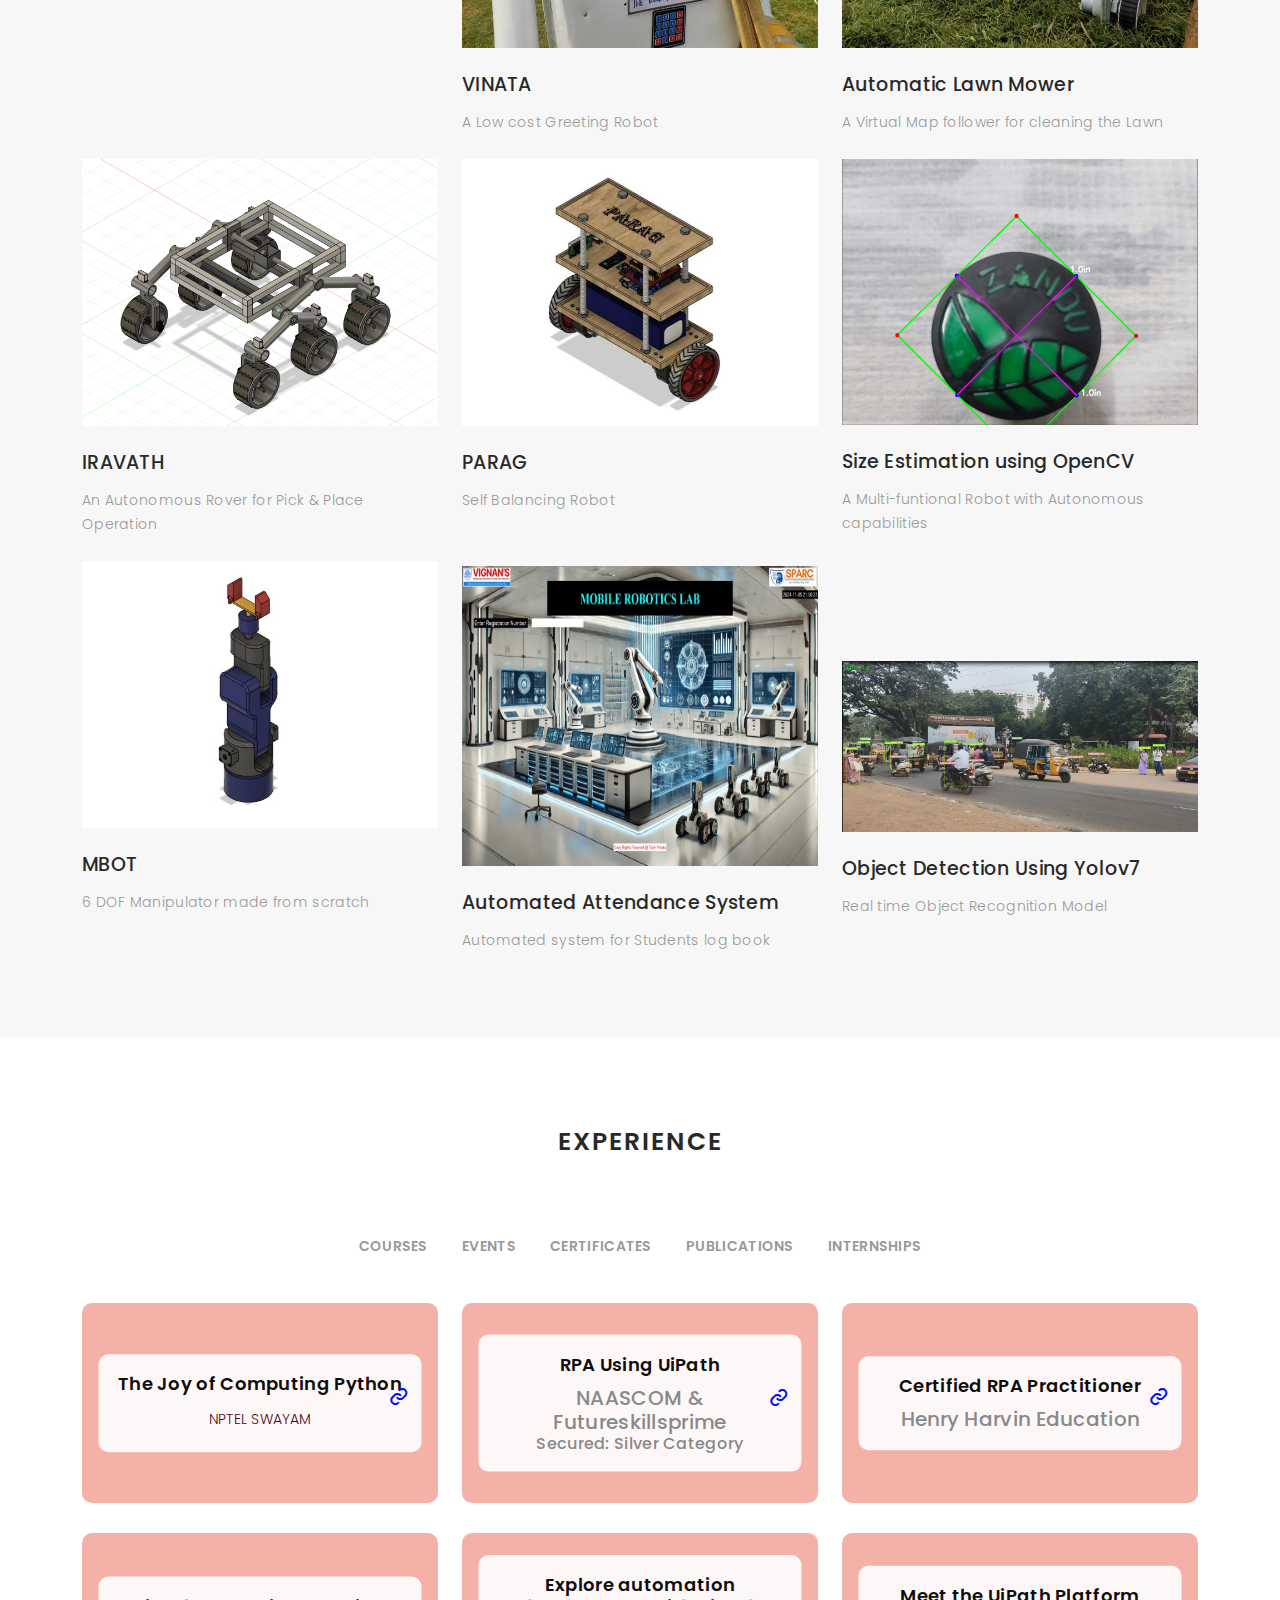
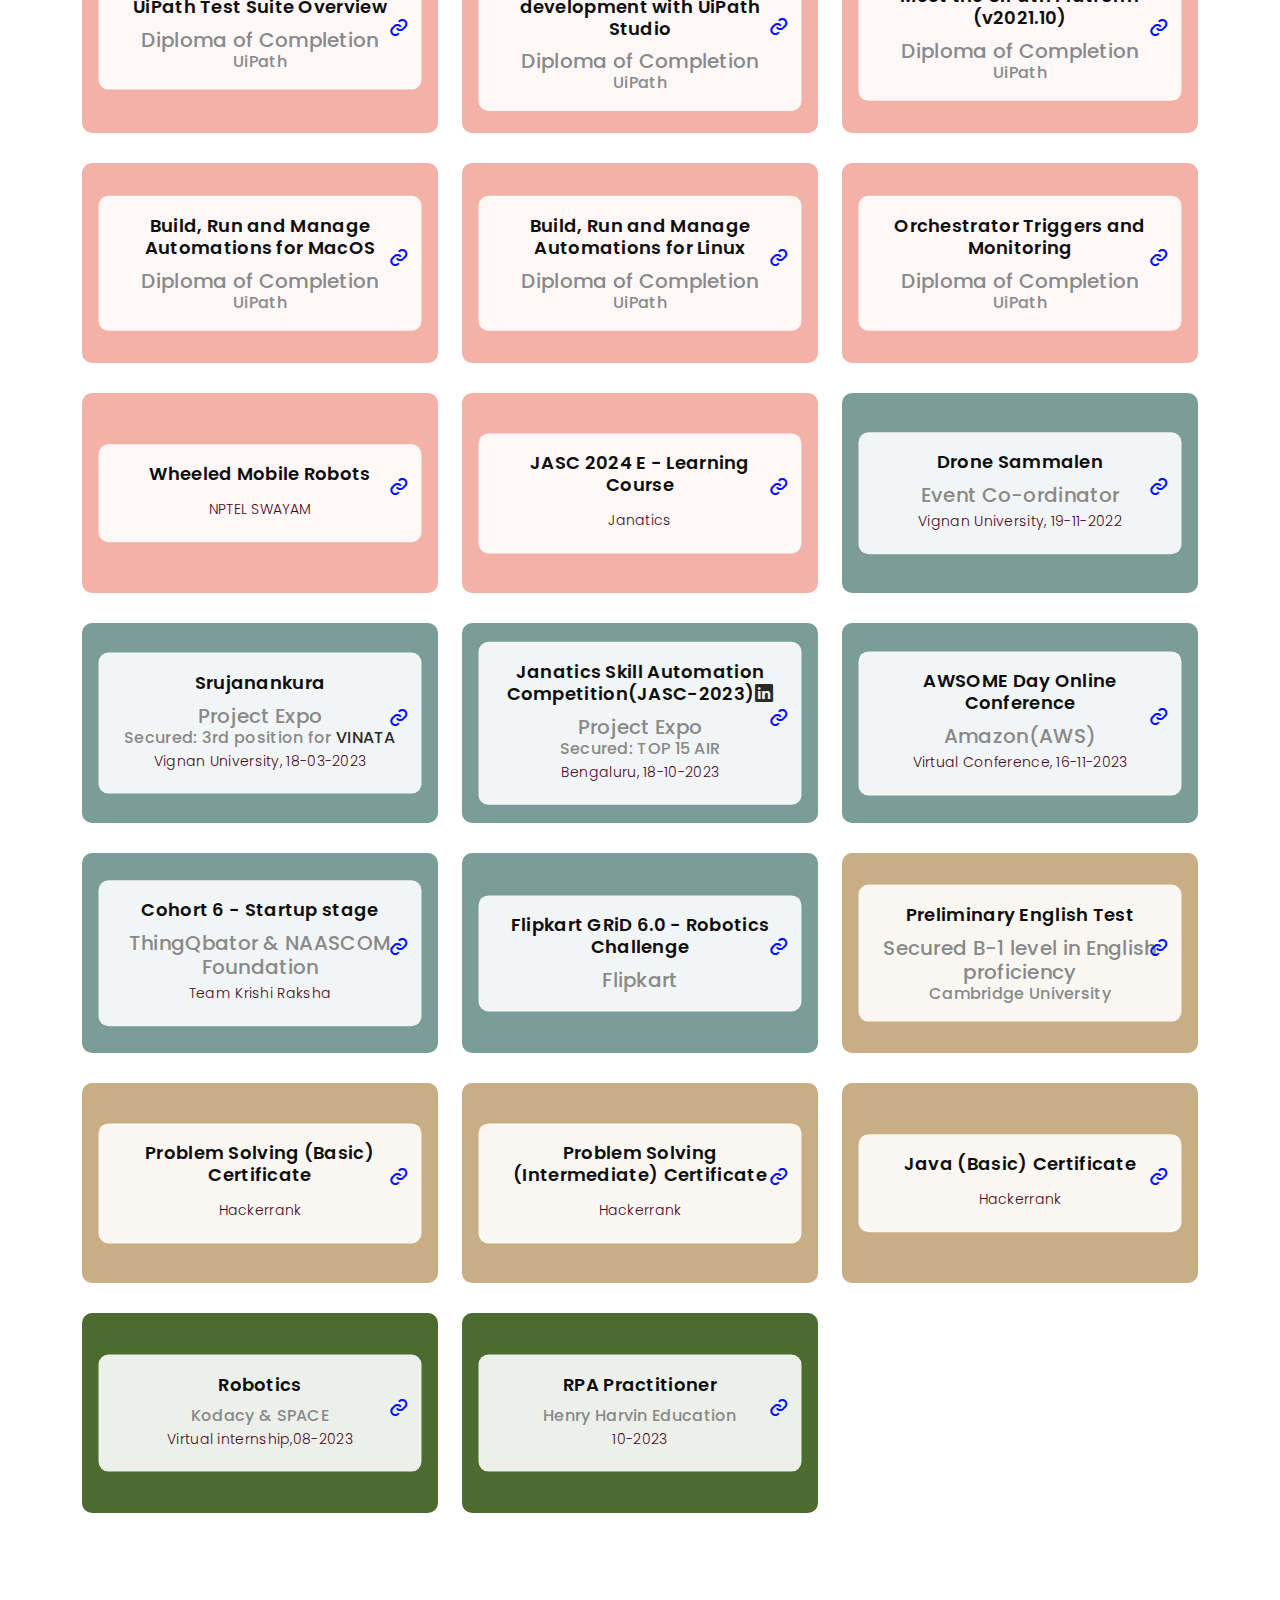
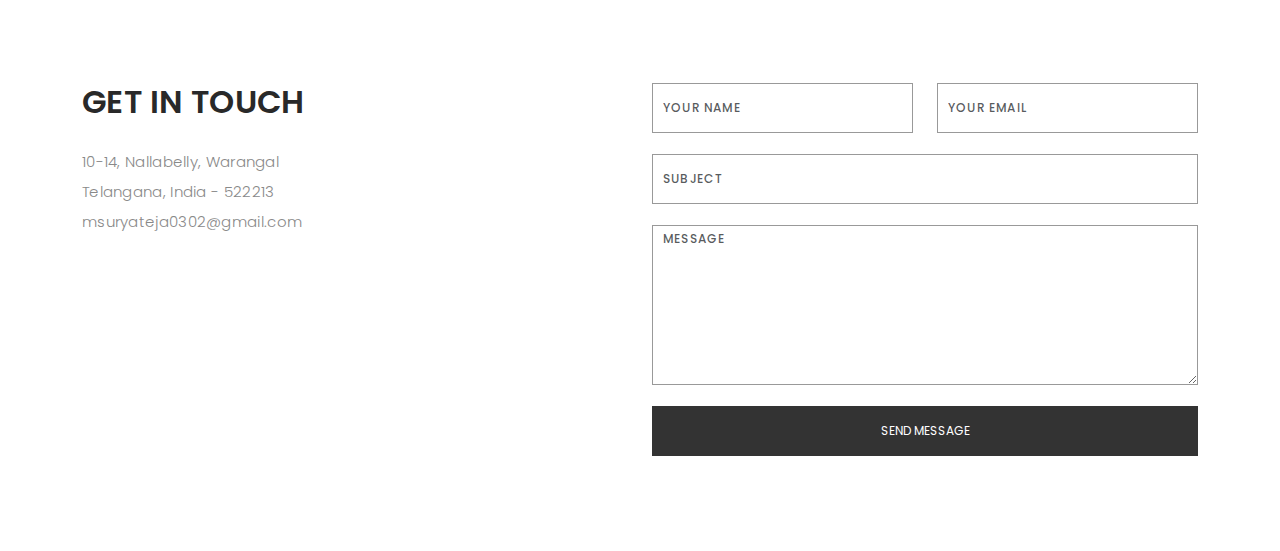
==== commit dae335e1: "Added Projects info" ====
--- a/index.html
+++ b/index.html
@@ -107,7 +107,7 @@
                     <li><strong>DoB:</strong> <span>09th August 2003</span></li>
                     <li><strong>Email:</strong> <span>msuryateja0302@gmail.com</span></li>
                   </ul>
-                  <p><a href="assets/files/MARTHA_SURYA_TEJA_RESUME.pdf" download="Martha_Surya_Teja_Resume" class="download-btn">Download Resume</a></p>
+                  <p><a href="assets/files/MARTHA_SURYA_TEJA_RESUME.pdf" view="Martha_Surya_Teja_Resume" class="view-btn" target="_blank">View my Resume</a></p>
                 </div>
             
                 <div class="right-column">
@@ -322,11 +322,11 @@
             <div class="col-lg-4 col-md-6">
               <div class="journal-info">
 
-                <a href="Vinata.html"><img src="assets/img/Vishishtah.png" class="img-responsive margin-top:45px" alt="img"></a>
+                <a href="vishishtah.html"><img src="assets/img/projects/Vishishtah.png" class="img-responsive margin-top:45px" alt="img"></a>
 
                 <div class="journal-txt">
 
-                  <h4><a href="Vinata.html">VISHISHTAH</a></h4>
+                  <h4><a href="vishishtah.html">VISHISHTAH</a></h4>
                   <p class="separator">A Multi-funtional Robot with Autonomous capabilities
                   </p>
 
@@ -338,11 +338,11 @@
             <div class="col-lg-4 col-md-6">
               <div class="journal-info">
 
-                <a href="Vinata.html"><img src="assets/img/VINATA.jpg" class="img-responsive" alt="img"></a>
+                <a href="vinata.html"><img src="assets/img//Projects/VINATA.jpg" class="img-responsive" alt="img"></a>
 
                 <div class="journal-txt">
 
-                  <h4><a href="Vinata.html">VINATA</a></h4>
+                  <h4><a href="vinata.html">VINATA</a></h4>
                   <p class="separator">A Low cost Greeting Robot
                   </p>
 
@@ -353,11 +353,11 @@
             <div class="col-lg-4 col-md-6">
               <div class="journal-info">
 
-                <a href="Vinata.html"><img src="assets/img/ALM.jpg" class="img-responsive" alt="img"></a>
+                <a href="automatic_lawn_mower.html"><img src="assets/img/Projects/ALM.jpg" class="img-responsive" alt="img"></a>
 
                 <div class="journal-txt">
 
-                  <h4><a href="Vinata.html">Automatic Lawn Mower</a></h4>
+                  <h4><a href="automatic_lawn_mower.html">Automatic Lawn Mower</a></h4>
                   <p class="separator">A Virtual Map follower for cleaning the Lawn
                   </p>
 
@@ -369,11 +369,11 @@
             <div class="col-lg-4 col-md-6">
               <div class="journal-info">
 
-                <a href="Vinata.html"><img src="assets/img/iravath.png" class="img-responsive" alt="img"></a>
+                <a href="iravath.html"><img src="assets/img/Projects/iravath.png" class="img-responsive" alt="img"></a>
 
                 <div class="journal-txt">
 
-                  <h4><a href="Vinata.html">IRAVATH</a></h4>
+                  <h4><a href="iravath.html">IRAVATH</a></h4>
                   <p class="separator">An Autonomous Rover for Pick & Place Operation
                   </p>
 
@@ -385,12 +385,12 @@
             <div class="col-lg-4 col-md-6">
               <div class="journal-info">
 
-                <a href="Vinata.html"><img src="assets/img/PS.jpg" class="img-responsive" alt="img"></a>
+                <a href="parag.html"><img src="assets/img/Projects/PS.jpg" class="img-responsive" alt="img"></a>
 
                 <div class="journal-txt">
 
-                  <h4><a href="Vinata.html">PARAG</a></h4>
-                  <p class="separator">Self Balancing Robot
+                  <h4><a href="parag.html">PARAG</a></h4>
+                  <p class="separator">Self Balancing Robot 
                   </p>
 
                 </div>
@@ -401,11 +401,11 @@
             <div class="col-lg-4 col-md-6">
               <div class="journal-info">
 
-                <a href="Vinata.html"><img src="assets/img/SE.png" class="img-responsive" alt="img"></a>
+                <a href="size_estimation.html"><img src="assets/img/Projects/SE.png" class="img-responsive" alt="img"></a>
 
                 <div class="journal-txt">
 
-                  <h4><a href="Vinata.html">Size Estimation using OpenCV</a></h4>
+                  <h4><a href="size_estimation.html">Size Estimation using OpenCV</a></h4>
                   <p class="separator">A Multi-funtional Robot with Autonomous capabilities
                   </p>
 
@@ -418,11 +418,11 @@
             <div class="col-lg-4 col-md-6">
               <div class="journal-info">
 
-                <a href="blog-single.html"><img src="assets/img/MBOT.jpg" class="img-responsive" alt="img"></a>
+                <a href="mbot.html"><img src="assets/img/Projects/MBOT.jpg" class="img-responsive" alt="img"></a>
 
                 <div class="journal-txt">
 
-                  <h4><a href="blog-single.html">MBOT</a></h4>
+                  <h4><a href="mbot.html">MBOT</a></h4>
                   <p class="separator">6 DOF Manipulator made from scratch
                   </p>
 
@@ -434,11 +434,11 @@
             <div class="col-lg-4 col-md-6">
               <div class="journal-info">
 
-                <a href="blog-single.html"><img src="assets/img/AS.jpg" class="img-responsive" style="width: 6400px; height: 300px; margin-top: 5px;" alt="img"></a>
+                <a href="automated_attendance_system.html"><img src="assets/img/Projects/AS.jpg" class="img-responsive" style="width: 6400px; height: 300px; margin-top: 5px;" alt="img"></a>
 
                 <div class="journal-txt">
 
-                  <h4><a href="blog-single.html">Automated Attendance System</a></h4>
+                  <h4><a href="automated_attendance_system.html">Automated Attendance System</a></h4>
                   <p class="separator">Automated system for Students log book 
                   </p>
 
@@ -450,11 +450,11 @@
             <div class="col-lg-4 col-md-6">
               <div class="journal-info">
 
-                <a href="Vinata.html"><img src="assets/img/OD.png" class="img-responsive" style="margin-top: 100px;" alt="img"></a>
+                <a href="object_detection.html"><img src="assets/img/Projects/OD.png" class="img-responsive" style="margin-top: 100px;" alt="img"></a>
 
                 <div class="journal-txt">
 
-                  <h4><a href="Vinata.html">Object Detection Using Yolov7</a></h4>
+                  <h4><a href="object_detection.html">Object Detection Using Yolov7</a></h4>
                   <p class="separator">Real time Object Recognition Model
                   </p>
 
--- a/assets/css/style.css
+++ b/assets/css/style.css
@@ -660,7 +660,7 @@
   }
 }
 
-.download-btn {
+.view-btn {
   display: inline-block;
   padding: 10px 20px;
   background-color: #b8a07e;
@@ -671,7 +671,7 @@
   transition: background-color 0.3s ease;
 }
 
-.download-btn:hover {
+.view-btn:hover {
   background-color: #0e0d0d;
 }
 
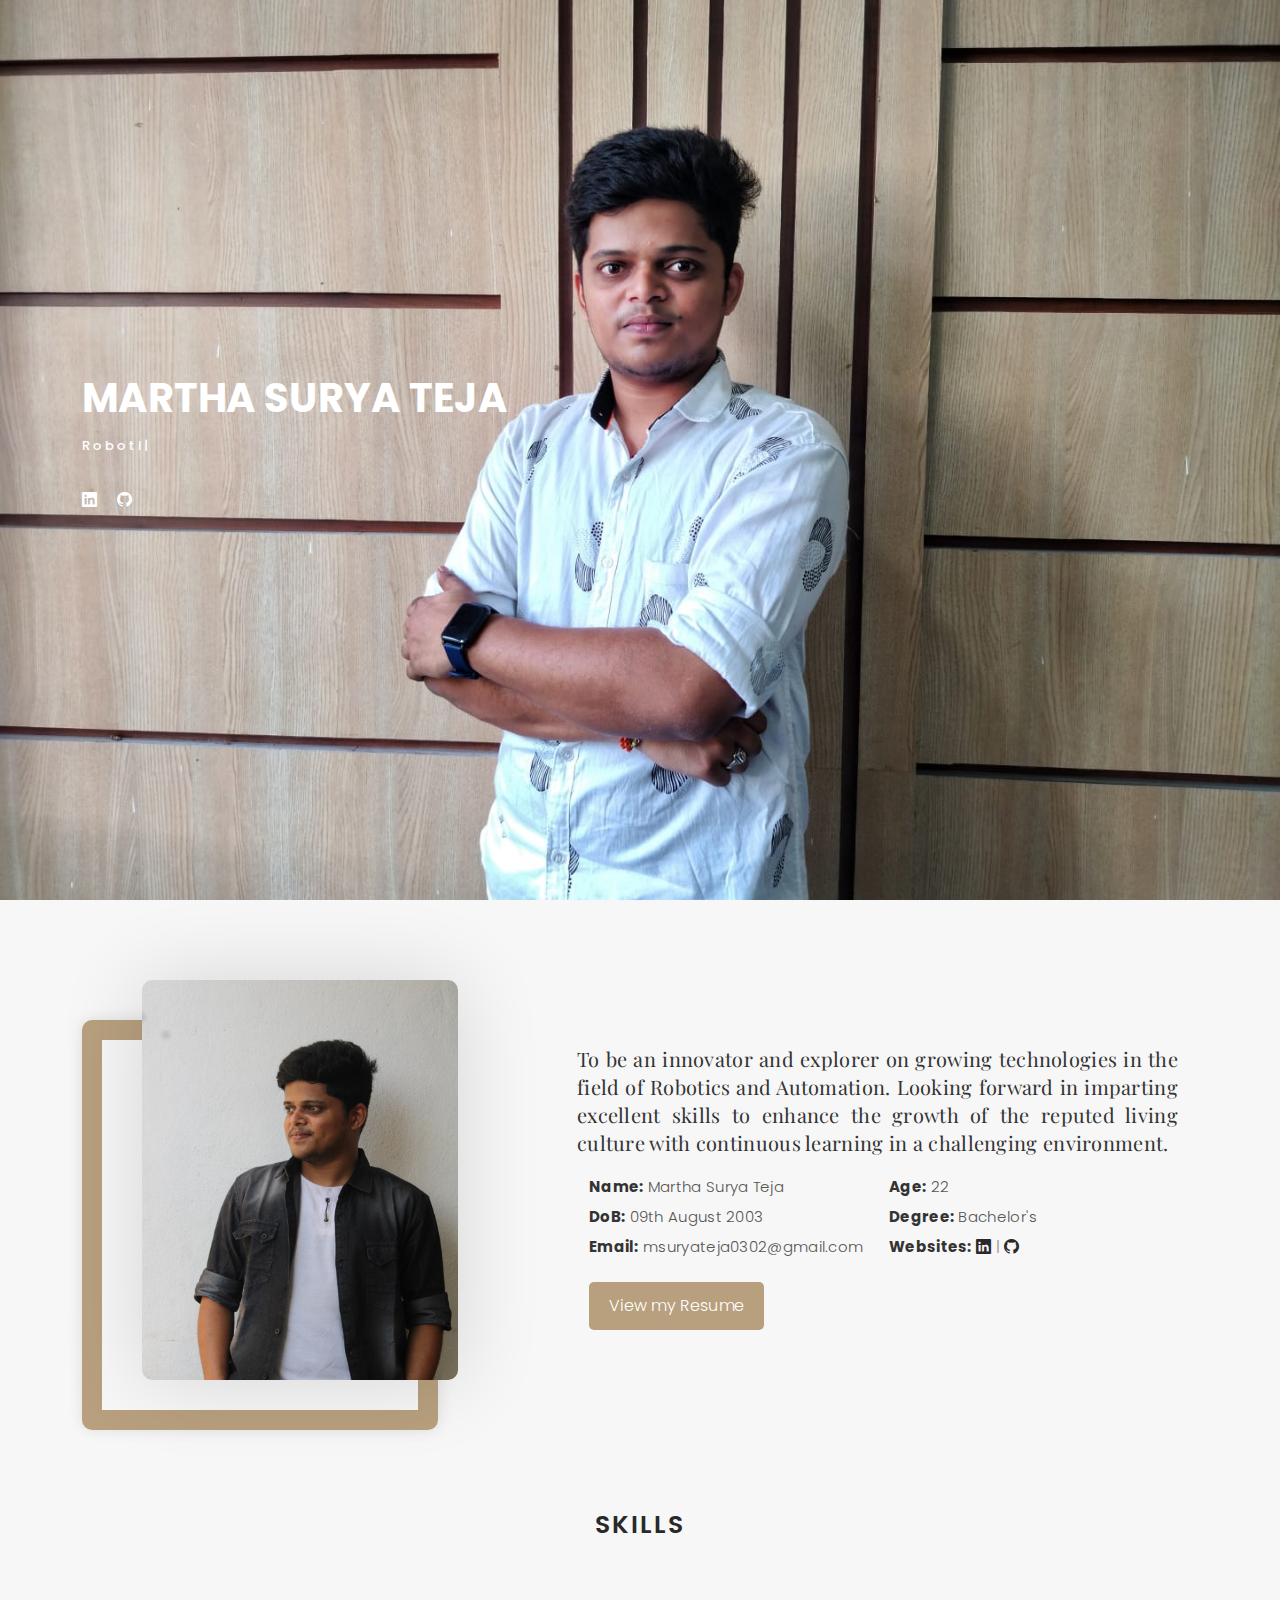
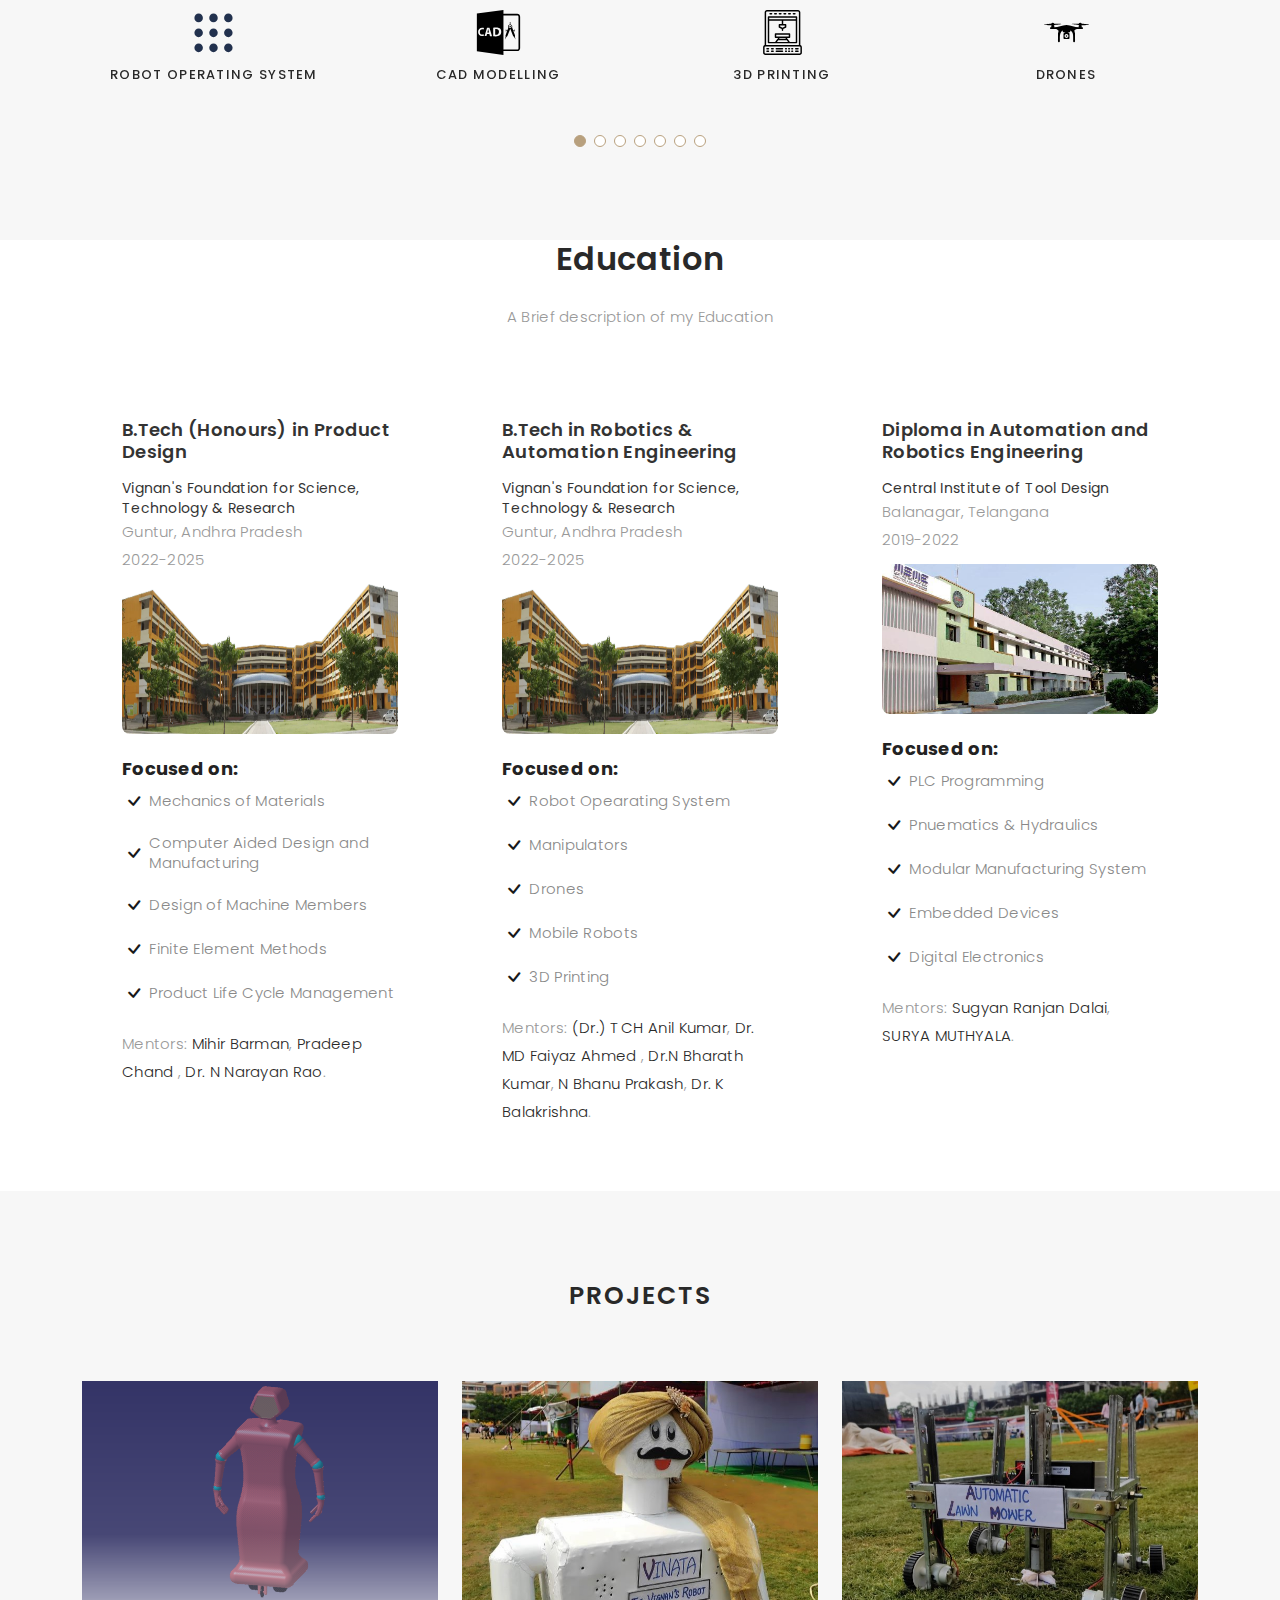
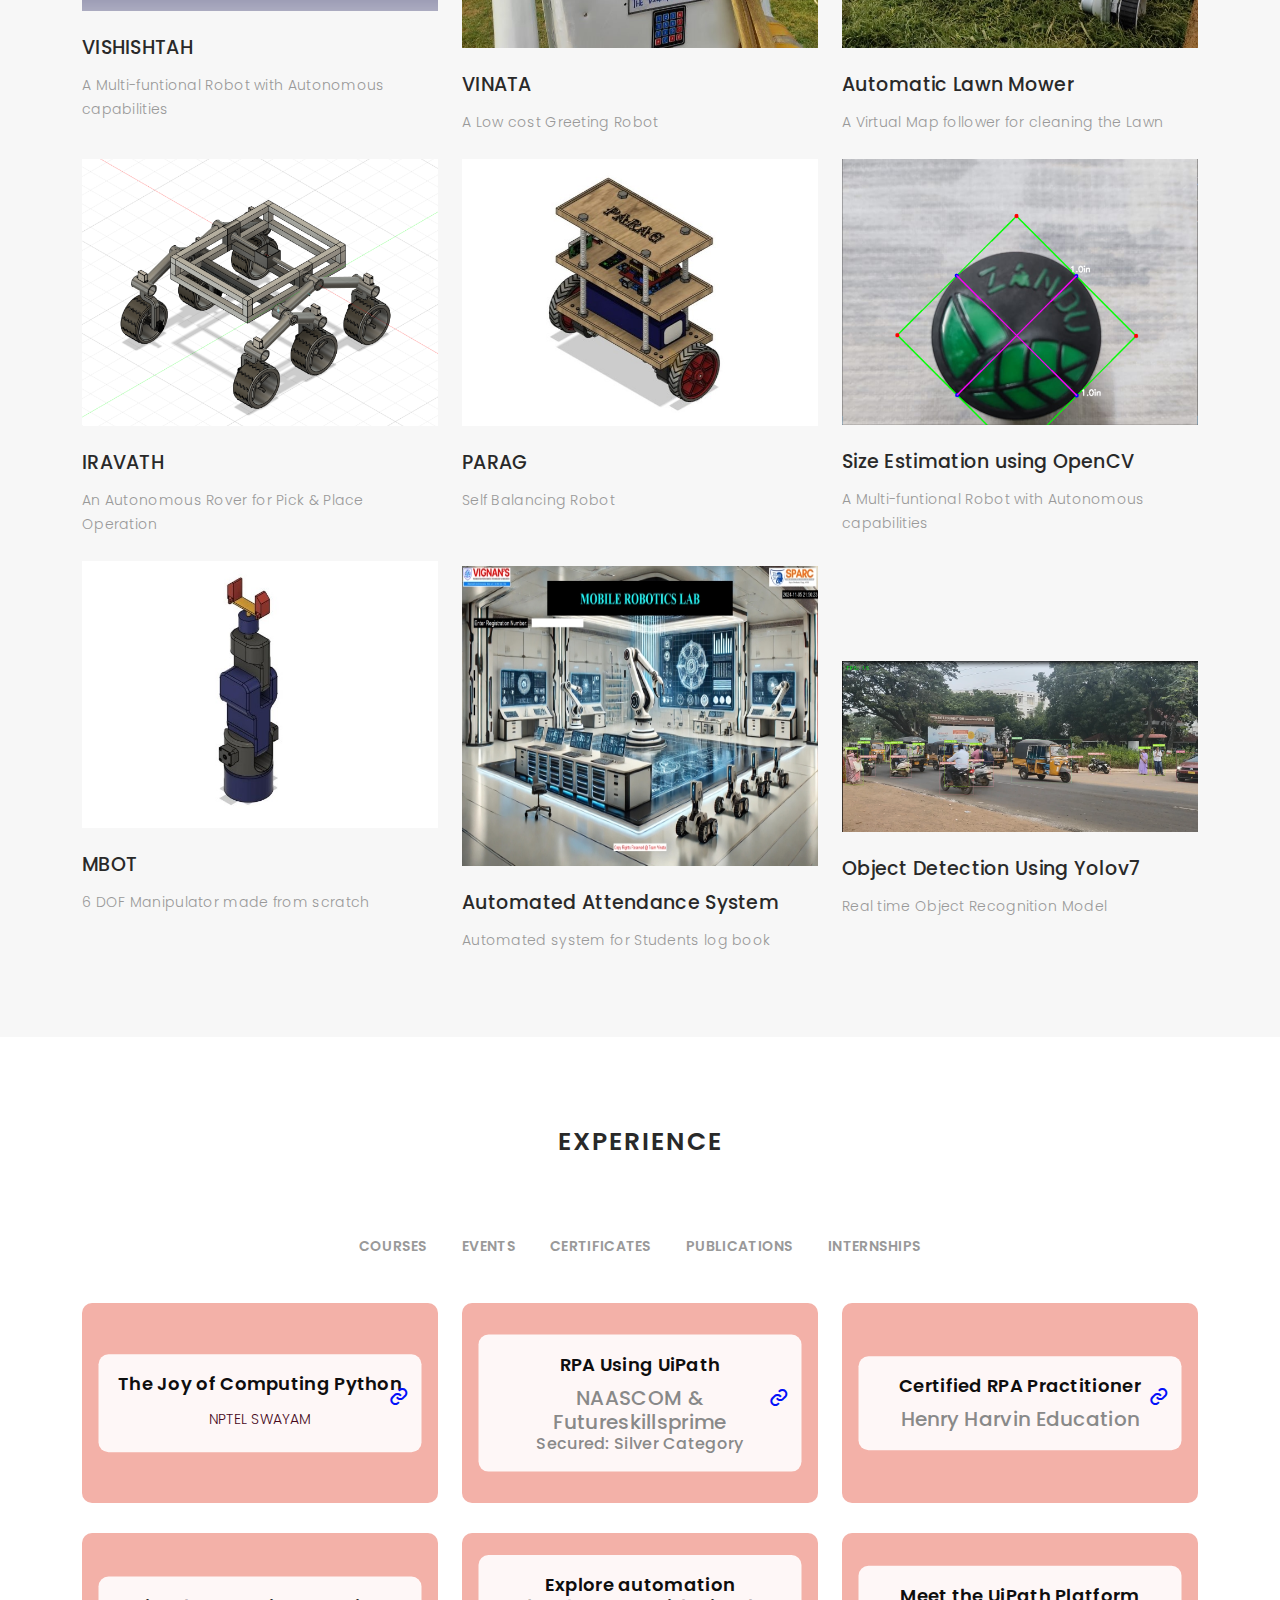
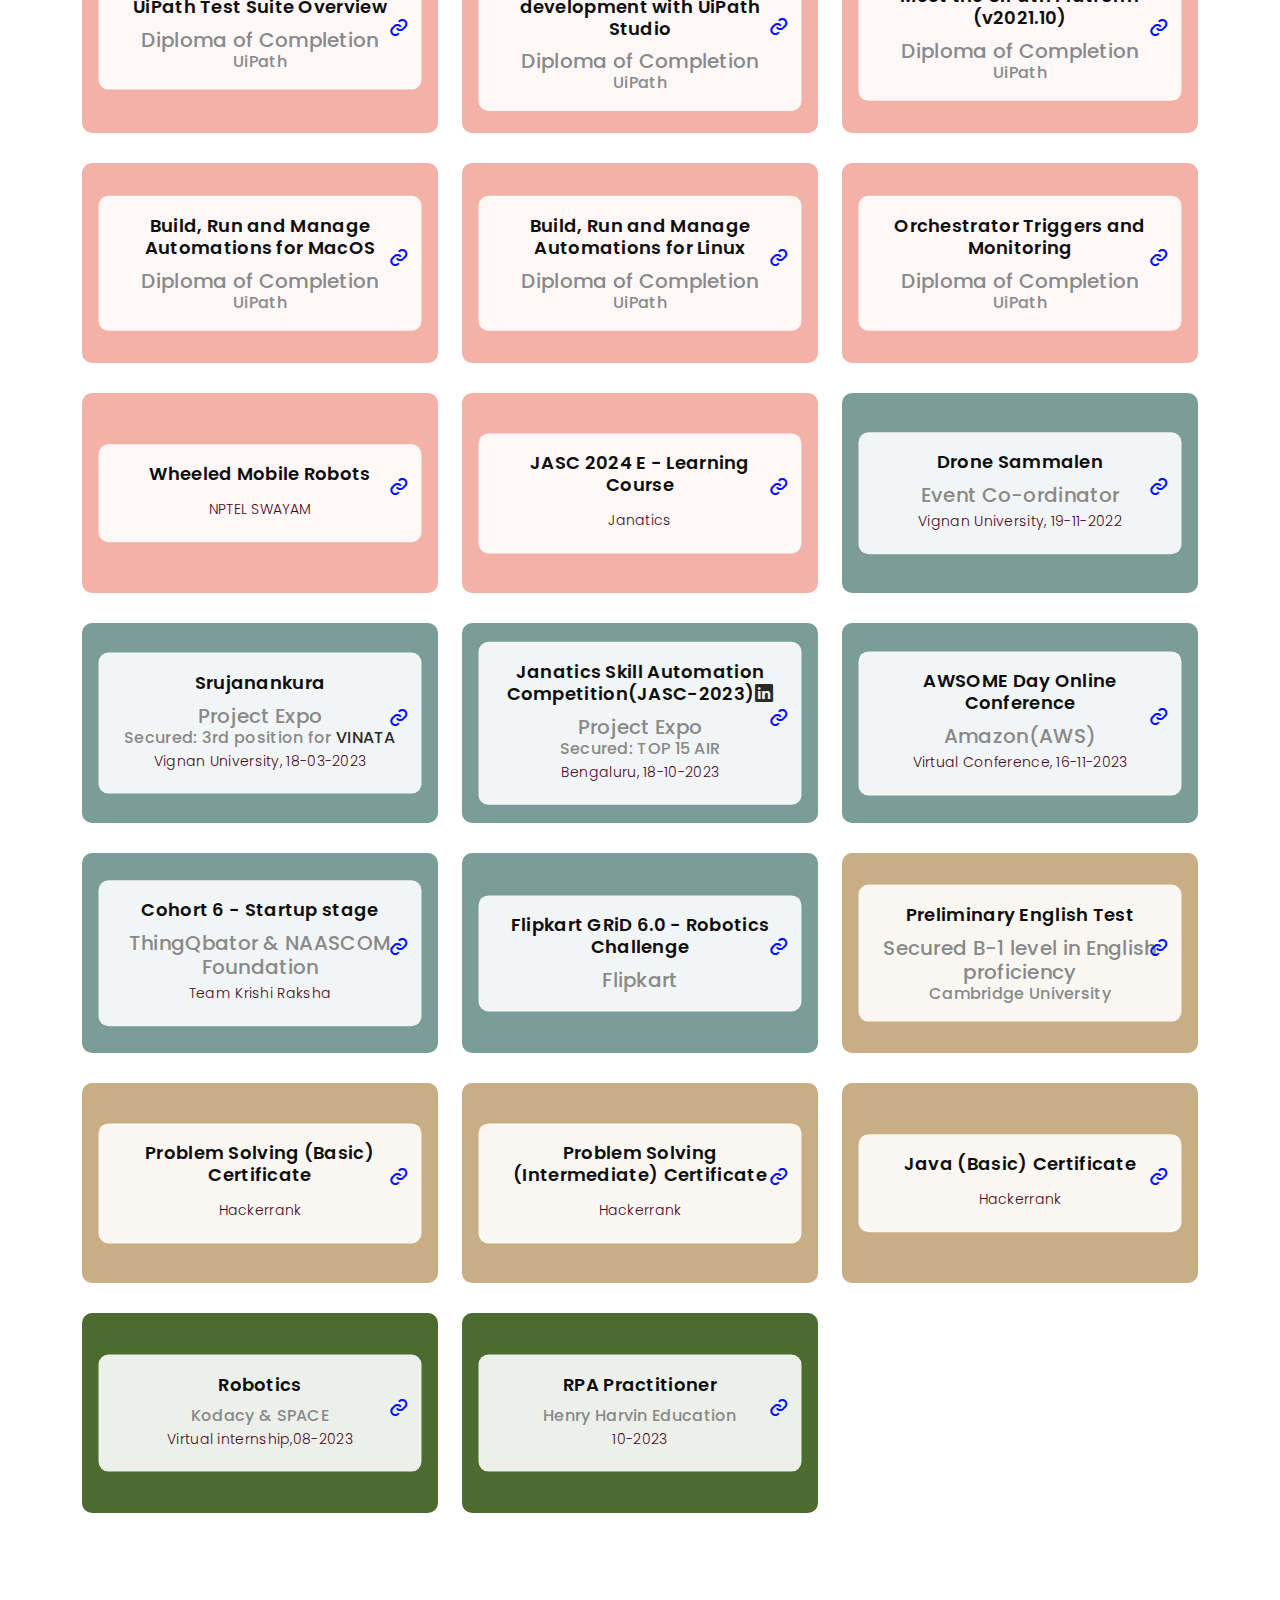
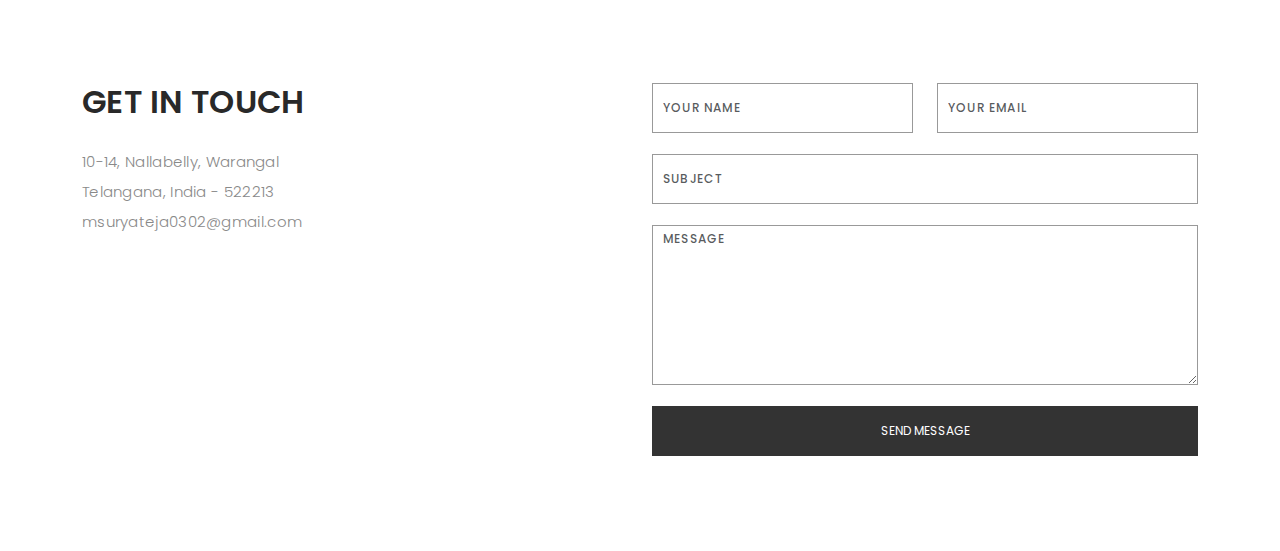
==== commit 53d6017c: "vishisthah update" ====
--- a/index.html
+++ b/index.html
@@ -322,7 +322,7 @@
             <div class="col-lg-4 col-md-6">
               <div class="journal-info">
 
-                <a href="vishishtah.html"><img src="assets/img/projects/Vishishtah.png" class="img-responsive margin-top:45px" alt="img"></a>
+                <a href="vishishtah.html"><img src="assets/img/Projects/Vishishtah.png" class="img-responsive margin-top:45px" alt="img"></a>
 
                 <div class="journal-txt">
 
